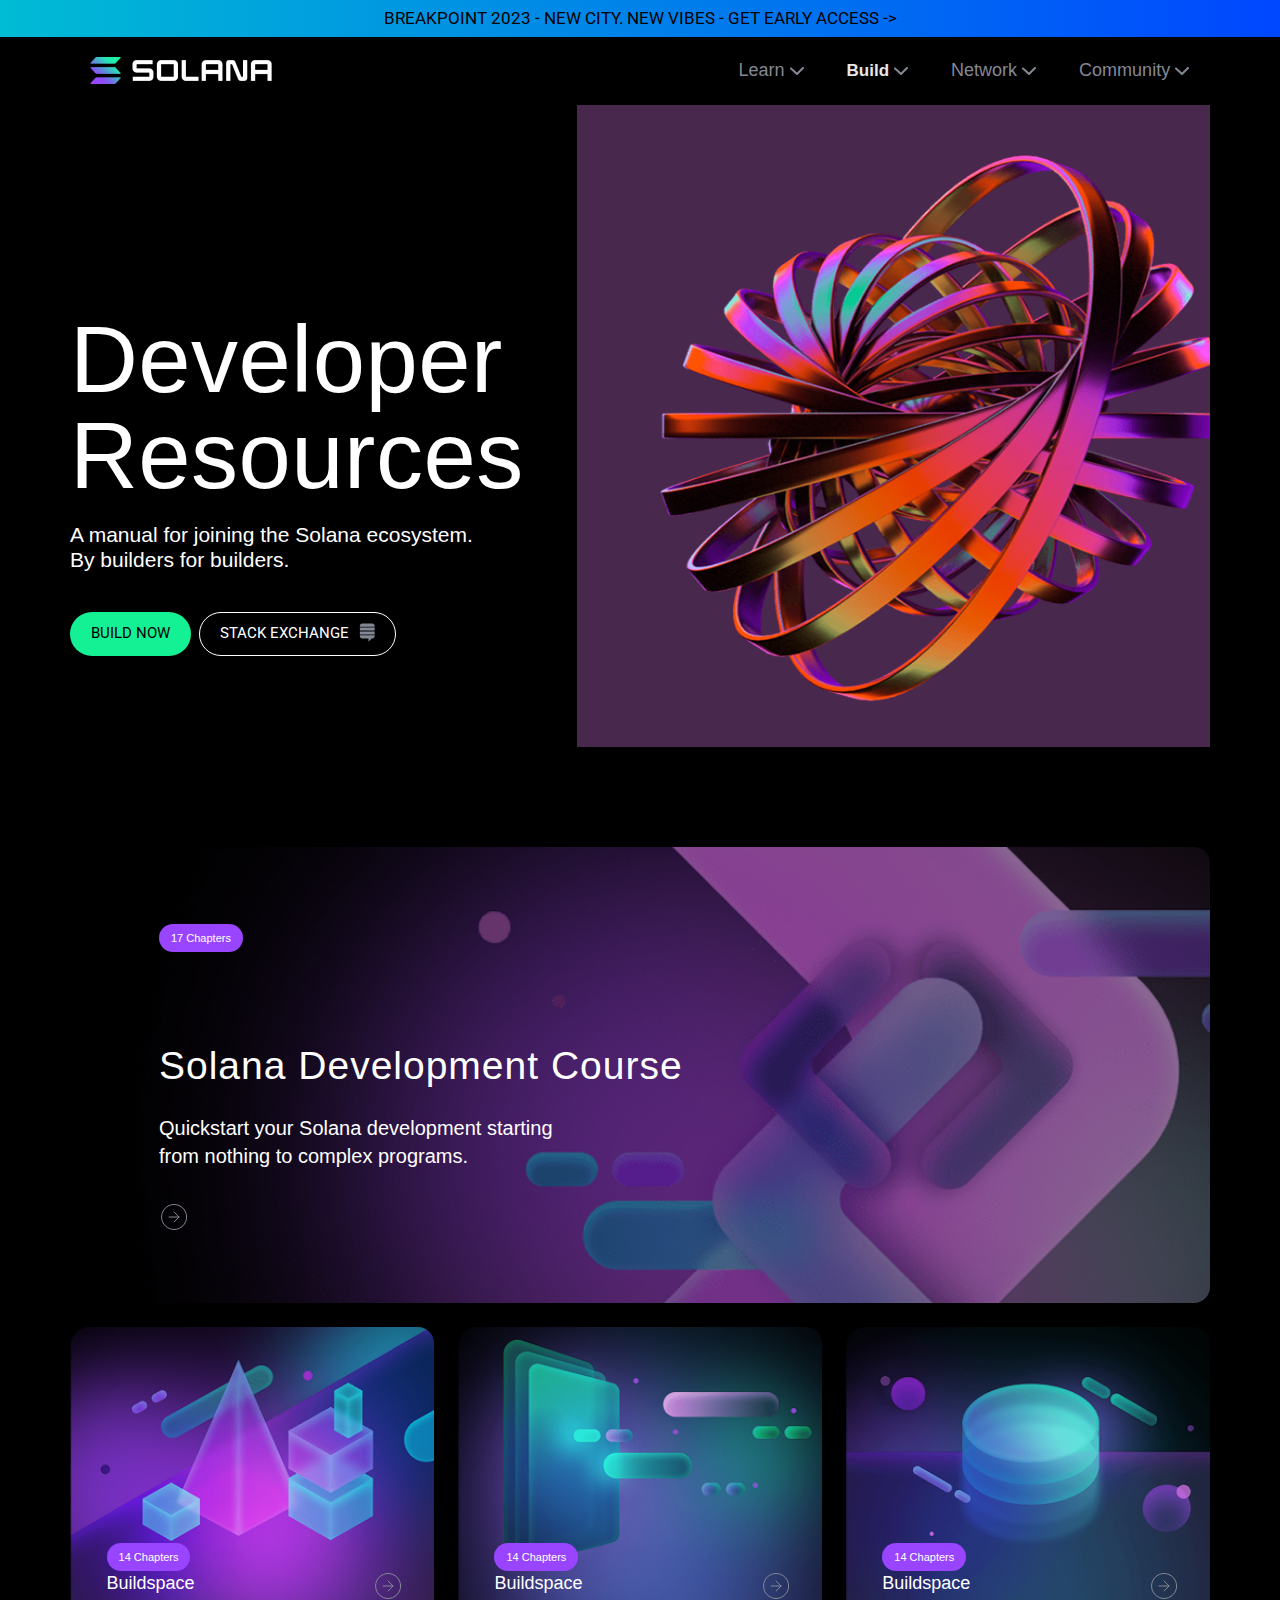
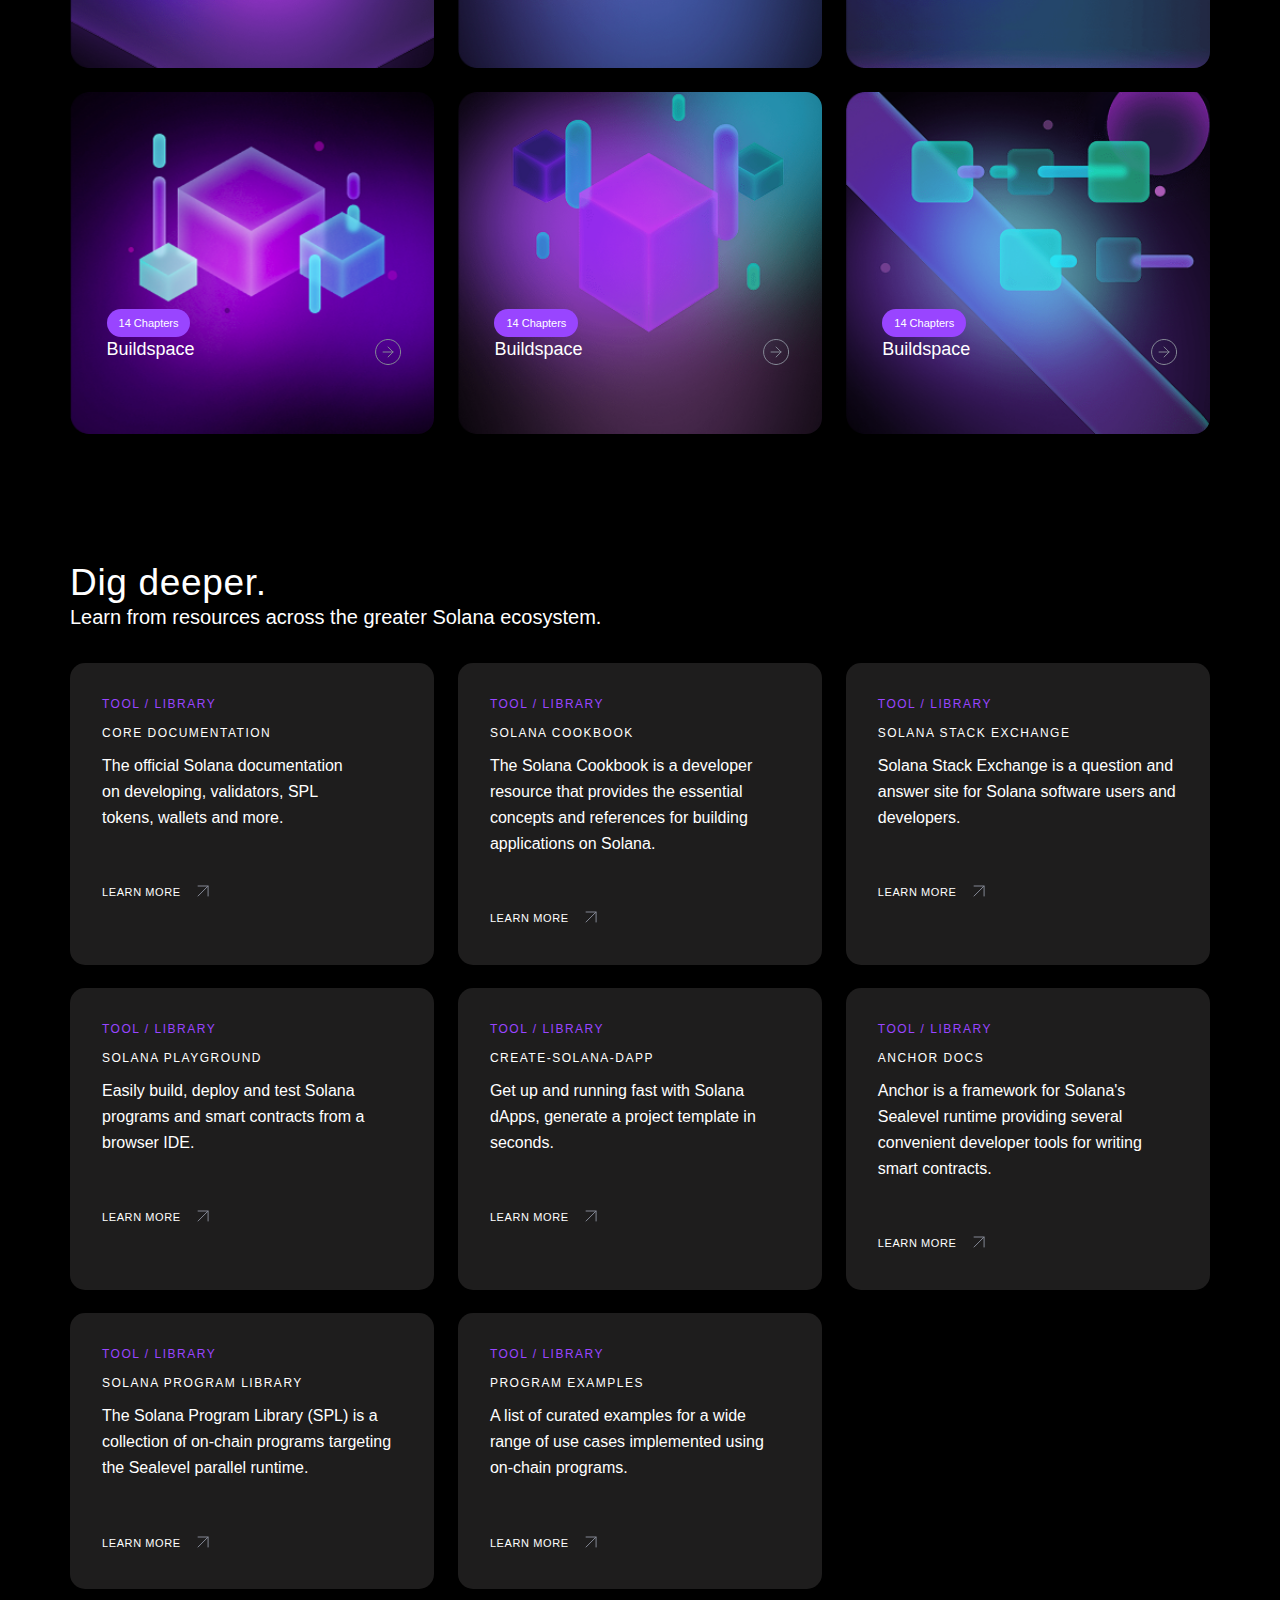
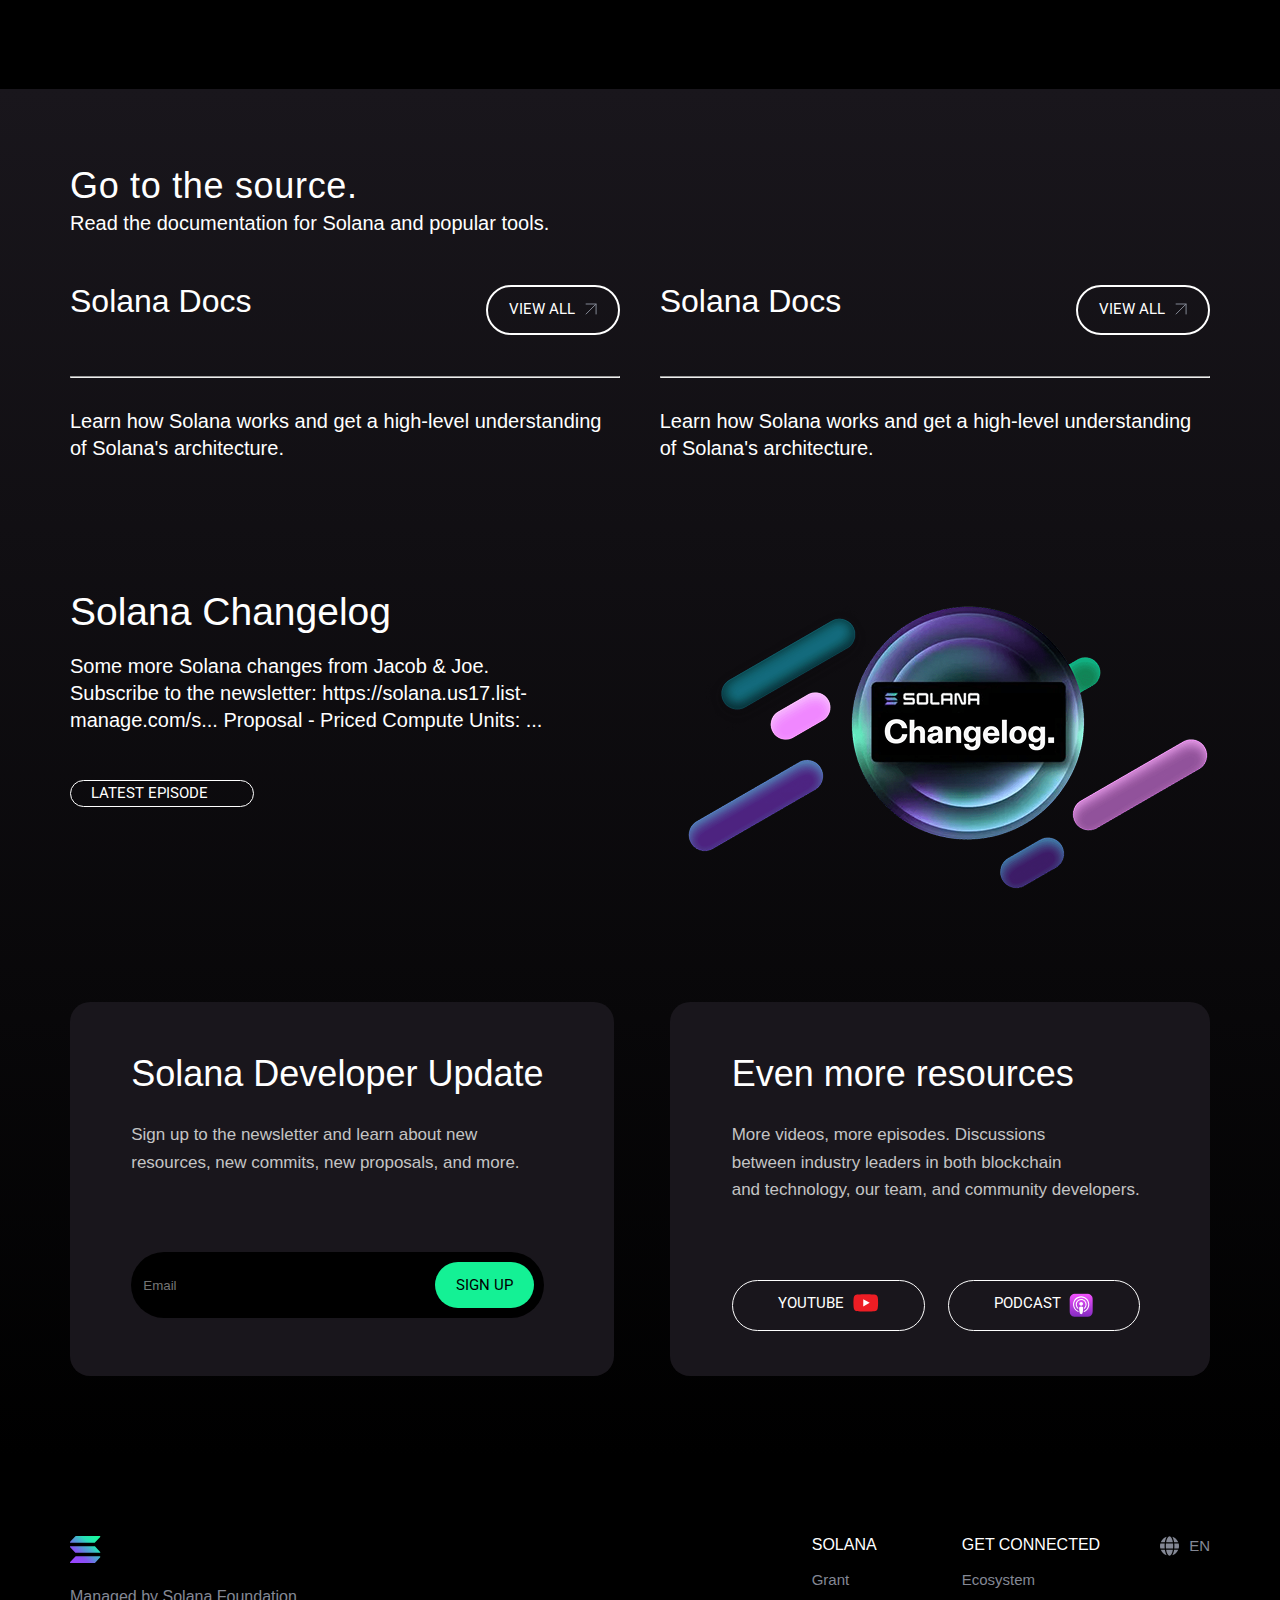
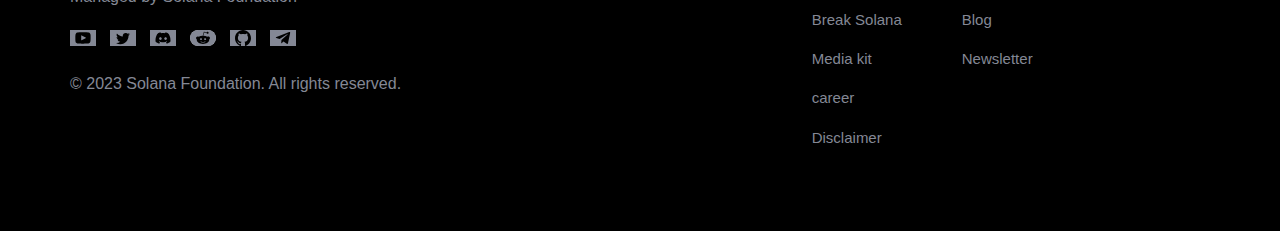
==== solana.html @ 52ff8722 "change of file name" ====
<!DOCTYPE html>
<html lang="en">
<head>
    <meta charset="UTF-8">
    <meta name="viewport" content="width=device-width, initial-scale=1.0">
    <title>Document</title>
   <link rel="preconnect" href="https://fonts.googleapis.com">
<link rel="preconnect" href="https://fonts.gstatic.com" crossorigin>
<link href="https://fonts.googleapis.com/css2?family=Montserrat:ital,wght@0,100..900;1,100..900&family=Roboto:ital,wght@0,100;0,300;0,400;0,500;0,700;0,900;1,100;1,300;1,400;1,500;1,700;1,900&display=swap" rel="stylesheet">
   <link rel="stylesheet" href="styles.css" />
    <link rel="stylesheet" href="solanacss.css" />
</head>
<body>
    <header>
        <div class="header-intro">
            <span>Breakpoint 2023 - New City. New Vibes - Get Early Access -></span>
        </div>
        <nav>
            <div class="nav-container">
        <div class="logo">
            <img src="./assest/logo.png" alt="Logo">
        </div>
        <div class="mobile-hambuger-logo">
           <svg xmlns="http://www.w3.org/2000/svg" x="0px" y="0px" width="50" height="50" viewBox="0 0 64 64">
<linearGradient id="BTq72ScaTZ1UBmT8omo2pa_44024_gr1" x1="32" x2="32" y1="5.333" y2="59.867" gradientUnits="userSpaceOnUse" spreadMethod="reflect"><stop offset="0" stop-color="#1a6dff"></stop><stop offset="1" stop-color="#c822ff"></stop></linearGradient><path fill="url(#BTq72ScaTZ1UBmT8omo2pa_44024_gr1)" d="M32,58C17.663,58,6,46.337,6,32S17.663,6,32,6s26,11.663,26,26S46.337,58,32,58z M32,8 C18.767,8,8,18.767,8,32s10.767,24,24,24s24-10.767,24-24S45.233,8,32,8z"></path><linearGradient id="BTq72ScaTZ1UBmT8omo2pb_44024_gr2" x1="32" x2="32" y1="5.333" y2="59.867" gradientUnits="userSpaceOnUse" spreadMethod="reflect"><stop offset="0" stop-color="#1a6dff"></stop><stop offset="1" stop-color="#c822ff"></stop></linearGradient><path fill="url(#BTq72ScaTZ1UBmT8omo2pb_44024_gr2)" d="M32,52c-11.028,0-20-8.972-20-20s8.972-20,20-20s20,8.972,20,20S43.028,52,32,52z M32,14 c-9.925,0-18,8.075-18,18s8.075,18,18,18s18-8.075,18-18S41.925,14,32,14z"></path><linearGradient id="BTq72ScaTZ1UBmT8omo2pc_44024_gr3" x1="32" x2="32" y1="21.5" y2="26.336" gradientUnits="userSpaceOnUse" spreadMethod="reflect"><stop offset="0" stop-color="#6dc7ff"></stop><stop offset="1" stop-color="#e6abff"></stop></linearGradient><path fill="url(#BTq72ScaTZ1UBmT8omo2pc_44024_gr3)" d="M42,25c0,0.552-0.448,1-1,1H23c-0.552,0-1-0.448-1-1v-2c0-0.552,0.448-1,1-1h18 c0.552,0,1,0.448,1,1V25z"></path><linearGradient id="BTq72ScaTZ1UBmT8omo2pd_44024_gr4" x1="32" x2="32" y1="29.333" y2="34.5" gradientUnits="userSpaceOnUse" spreadMethod="reflect"><stop offset="0" stop-color="#6dc7ff"></stop><stop offset="1" stop-color="#e6abff"></stop></linearGradient><path fill="url(#BTq72ScaTZ1UBmT8omo2pd_44024_gr4)" d="M42,33c0,0.552-0.448,1-1,1H23c-0.552,0-1-0.448-1-1v-2c0-0.552,0.448-1,1-1h18 c0.552,0,1,0.448,1,1V33z"></path><linearGradient id="BTq72ScaTZ1UBmT8omo2pe_44024_gr5" x1="32" x2="32" y1="37" y2="41.337" gradientUnits="userSpaceOnUse" spreadMethod="reflect"><stop offset="0" stop-color="#6dc7ff"></stop><stop offset="1" stop-color="#e6abff"></stop></linearGradient><path fill="url(#BTq72ScaTZ1UBmT8omo2pe_44024_gr5)" d="M42,41c0,0.552-0.448,1-1,1H23c-0.552,0-1-0.448-1-1v-2c0-0.552,0.448-1,1-1h18 c0.552,0,1,0.448,1,1V41z"></path>
</svg>

        </div>
            <ul>
                <li><a href="/index.html">Learn</a>
                    <svg width="15" height="9" viewBox="0 0 15 9" fill="none" xmlns="http://www.w3.org/2000/svg">
<path fill-rule="evenodd" clip-rule="evenodd" d="M12.2931 1.293C12.3853 1.19749 12.4957 1.12131 12.6177 1.0689C12.7397 1.01649 12.8709 0.988903 13.0037 0.98775C13.1365 0.986596 13.2681 1.0119 13.391 1.06218C13.5139 1.11246 13.6256 1.18671 13.7195 1.28061C13.8134 1.3745 13.8876 1.48615 13.9379 1.60905C13.9882 1.73194 14.0135 1.86362 14.0123 1.9964C14.0112 2.12918 13.9836 2.2604 13.9312 2.3824C13.8788 2.50441 13.8026 2.61475 13.7071 2.707L7.70707 8.707C7.52484 8.88926 7.27927 8.99412 7.0216 8.99971C6.76392 9.0053 6.51404 8.91119 6.32407 8.737L0.324072 3.237C0.128608 3.05771 0.0123704 2.80812 0.000930667 2.54313C-0.00473371 2.41192 0.0155007 2.28088 0.060479 2.1575C0.105457 2.03411 0.174299 1.92078 0.263072 1.824C0.351846 1.72722 0.458813 1.64886 0.577867 1.59342C0.696921 1.53798 0.825729 1.50652 0.956939 1.50086C1.22193 1.48942 1.48061 1.58371 1.67607 1.763L6.97007 6.616L12.2931 1.293Z" fill="#848895"/>
</svg>

                </li>
                <li class="current"><a href="#" target="_blank">Build</a>
                <svg width="15" height="9" viewBox="0 0 15 9" fill="none" xmlns="http://www.w3.org/2000/svg">
<path fill-rule="evenodd" clip-rule="evenodd" d="M12.2931 1.293C12.3853 1.19749 12.4957 1.12131 12.6177 1.0689C12.7397 1.01649 12.8709 0.988903 13.0037 0.98775C13.1365 0.986596 13.2681 1.0119 13.391 1.06218C13.5139 1.11246 13.6256 1.18671 13.7195 1.28061C13.8134 1.3745 13.8876 1.48615 13.9379 1.60905C13.9882 1.73194 14.0135 1.86362 14.0123 1.9964C14.0112 2.12918 13.9836 2.2604 13.9312 2.3824C13.8788 2.50441 13.8026 2.61475 13.7071 2.707L7.70707 8.707C7.52484 8.88926 7.27927 8.99412 7.0216 8.99971C6.76392 9.0053 6.51404 8.91119 6.32407 8.737L0.324072 3.237C0.128608 3.05771 0.0123704 2.80812 0.000930667 2.54313C-0.00473371 2.41192 0.0155007 2.28088 0.060479 2.1575C0.105457 2.03411 0.174299 1.92078 0.263072 1.824C0.351846 1.72722 0.458813 1.64886 0.577867 1.59342C0.696921 1.53798 0.825729 1.50652 0.956939 1.50086C1.22193 1.48942 1.48061 1.58371 1.67607 1.763L6.97007 6.616L12.2931 1.293Z" fill="#848895"/>
</svg>
</li>
                <li><a href="#">Network</a>
                    <svg width="15" height="9" viewBox="0 0 15 9" fill="none" xmlns="http://www.w3.org/2000/svg">
<path fill-rule="evenodd" clip-rule="evenodd" d="M12.2931 1.293C12.3853 1.19749 12.4957 1.12131 12.6177 1.0689C12.7397 1.01649 12.8709 0.988903 13.0037 0.98775C13.1365 0.986596 13.2681 1.0119 13.391 1.06218C13.5139 1.11246 13.6256 1.18671 13.7195 1.28061C13.8134 1.3745 13.8876 1.48615 13.9379 1.60905C13.9882 1.73194 14.0135 1.86362 14.0123 1.9964C14.0112 2.12918 13.9836 2.2604 13.9312 2.3824C13.8788 2.50441 13.8026 2.61475 13.7071 2.707L7.70707 8.707C7.52484 8.88926 7.27927 8.99412 7.0216 8.99971C6.76392 9.0053 6.51404 8.91119 6.32407 8.737L0.324072 3.237C0.128608 3.05771 0.0123704 2.80812 0.000930667 2.54313C-0.00473371 2.41192 0.0155007 2.28088 0.060479 2.1575C0.105457 2.03411 0.174299 1.92078 0.263072 1.824C0.351846 1.72722 0.458813 1.64886 0.577867 1.59342C0.696921 1.53798 0.825729 1.50652 0.956939 1.50086C1.22193 1.48942 1.48061 1.58371 1.67607 1.763L6.97007 6.616L12.2931 1.293Z" fill="#848895"/>
</svg>

                </li>
                <li><a href="#">Community</a>
                <svg width="15" height="9" viewBox="0 0 15 9" fill="none" xmlns="http://www.w3.org/2000/svg">
<path fill-rule="evenodd" clip-rule="evenodd" d="M12.2931 1.293C12.3853 1.19749 12.4957 1.12131 12.6177 1.0689C12.7397 1.01649 12.8709 0.988903 13.0037 0.98775C13.1365 0.986596 13.2681 1.0119 13.391 1.06218C13.5139 1.11246 13.6256 1.18671 13.7195 1.28061C13.8134 1.3745 13.8876 1.48615 13.9379 1.60905C13.9882 1.73194 14.0135 1.86362 14.0123 1.9964C14.0112 2.12918 13.9836 2.2604 13.9312 2.3824C13.8788 2.50441 13.8026 2.61475 13.7071 2.707L7.70707 8.707C7.52484 8.88926 7.27927 8.99412 7.0216 8.99971C6.76392 9.0053 6.51404 8.91119 6.32407 8.737L0.324072 3.237C0.128608 3.05771 0.0123704 2.80812 0.000930667 2.54313C-0.00473371 2.41192 0.0155007 2.28088 0.060479 2.1575C0.105457 2.03411 0.174299 1.92078 0.263072 1.824C0.351846 1.72722 0.458813 1.64886 0.577867 1.59342C0.696921 1.53798 0.825729 1.50652 0.956939 1.50086C1.22193 1.48942 1.48061 1.58371 1.67607 1.763L6.97007 6.616L12.2931 1.293Z" fill="#848895"/>
</svg>

                </li>
            </ul>
        
        </div></nav>
        <section class="header-section">
            <div class="header-text-container">
                <h1>Developer Resources</h1>
                <p>A manual for joining the Solana ecosystem.<br> By builders for builders.</p>
                <div class="btn-container">
                    
                    <button class="build-btn">build now</button>
                <button class="stack-btn">
                    <span>stack exchange</span>
                    <svg width="16" height="19" viewBox="0 0 16 19" fill="none" xmlns="http://www.w3.org/2000/svg">
<path d="M0.882751 12.3188H15.622V13.1045C15.622 14.4509 14.5756 15.533 13.2899 15.533H12.6113L9.51132 18.7366V15.533H3.21489C1.92918 15.533 0.882751 14.4509 0.882751 13.1045V12.3188ZM0.882751 11.4759H15.622V8.44018H0.882751V11.4759ZM0.882751 7.56875H15.622V4.53304H0.882751V7.56875ZM13.2863 0.450897H3.21489C1.92918 0.450897 0.882751 1.53304 0.882751 2.86875V3.66518H15.622V2.86875C15.6185 1.53304 14.572 0.450897 13.2863 0.450897Z" fill="#848895"/>
</svg>

                </button>
            </div>
            </div>
            <div class="header-image">
                <img src="/assest/spinal-ring.png" alt=" spinal-image" width="100%" height="100%">
            </div>
        </section>

        </header>
        <section class="image-gallary-container">
            <h1>Get started.</h1>
            <p>Use these Solana Foundation and community courses to begin your journey into Solana development.</p>
            <div class="image-gallery">
               <div class="img1 spaning">
                <button class="btn1">17 Chapters</button>
                <h2 class="img1-header-text">Solana Development Course</h2>
                <p class="img1-text">Quickstart your Solana development starting <br> from nothing to complex programs.</p>
                <svg width="31" height="30" viewBox="0 0 31 30" fill="none" xmlns="http://www.w3.org/2000/svg">
<path d="M15.0798 27.5C21.9834 27.5 27.5798 21.9036 27.5798 15C27.5798 8.09644 21.9834 2.5 15.0798 2.5C8.17627 2.5 2.57983 8.09644 2.57983 15C2.57983 21.9036 8.17627 27.5 15.0798 27.5Z" stroke="#848895" stroke-linecap="round" stroke-linejoin="round"/>
<path d="M15.0798 20L20.0798 15L15.0798 10" stroke="#848895" stroke-linecap="round" stroke-linejoin="round"/>
<path d="M10.0798 15H20.0798" stroke="#848895" stroke-linecap="round" stroke-linejoin="round"/>
</svg>

               </div>
               <div class="square-image img2">
                <button class="btn1">14 Chapters</button>
                <div class="text-svg-content">
<p>Buildspace</p>
             <svg width="31" height="30" viewBox="0 0 31 30" fill="none" xmlns="http://www.w3.org/2000/svg">
<path d="M15.0798 27.5C21.9834 27.5 27.5798 21.9036 27.5798 15C27.5798 8.09644 21.9834 2.5 15.0798 2.5C8.17627 2.5 2.57983 8.09644 2.57983 15C2.57983 21.9036 8.17627 27.5 15.0798 27.5Z" stroke="#848895" stroke-linecap="round" stroke-linejoin="round"/>
<path d="M15.0798 20L20.0798 15L15.0798 10" stroke="#848895" stroke-linecap="round" stroke-linejoin="round"/>
<path d="M10.0798 15H20.0798" stroke="#848895" stroke-linecap="round" stroke-linejoin="round"/>
</svg>   
                </div>

               </div>
               <div class="square-image img3">
                <button class="btn1">14 Chapters</button>
                <div class="text-svg-content">
<p>Buildspace</p>
             <svg width="31" height="30" viewBox="0 0 31 30" fill="none" xmlns="http://www.w3.org/2000/svg">
<path d="M15.0798 27.5C21.9834 27.5 27.5798 21.9036 27.5798 15C27.5798 8.09644 21.9834 2.5 15.0798 2.5C8.17627 2.5 2.57983 8.09644 2.57983 15C2.57983 21.9036 8.17627 27.5 15.0798 27.5Z" stroke="#848895" stroke-linecap="round" stroke-linejoin="round"/>
<path d="M15.0798 20L20.0798 15L15.0798 10" stroke="#848895" stroke-linecap="round" stroke-linejoin="round"/>
<path d="M10.0798 15H20.0798" stroke="#848895" stroke-linecap="round" stroke-linejoin="round"/>
</svg>   
                </div>

               </div>
               <div class="square-image img4">
                <button class="btn1">14 Chapters</button>
                <div class="text-svg-content">
<p>Buildspace</p>
             <svg width="31" height="30" viewBox="0 0 31 30" fill="none" xmlns="http://www.w3.org/2000/svg">
<path d="M15.0798 27.5C21.9834 27.5 27.5798 21.9036 27.5798 15C27.5798 8.09644 21.9834 2.5 15.0798 2.5C8.17627 2.5 2.57983 8.09644 2.57983 15C2.57983 21.9036 8.17627 27.5 15.0798 27.5Z" stroke="#848895" stroke-linecap="round" stroke-linejoin="round"/>
<path d="M15.0798 20L20.0798 15L15.0798 10" stroke="#848895" stroke-linecap="round" stroke-linejoin="round"/>
<path d="M10.0798 15H20.0798" stroke="#848895" stroke-linecap="round" stroke-linejoin="round"/>
</svg>   
                </div>

               </div>
               <div class="square-image img5">
                <button class="btn1">14 Chapters</button>
                <div class="text-svg-content">
<p>Buildspace</p>
             <svg width="31" height="30" viewBox="0 0 31 30" fill="none" xmlns="http://www.w3.org/2000/svg">
<path d="M15.0798 27.5C21.9834 27.5 27.5798 21.9036 27.5798 15C27.5798 8.09644 21.9834 2.5 15.0798 2.5C8.17627 2.5 2.57983 8.09644 2.57983 15C2.57983 21.9036 8.17627 27.5 15.0798 27.5Z" stroke="#848895" stroke-linecap="round" stroke-linejoin="round"/>
<path d="M15.0798 20L20.0798 15L15.0798 10" stroke="#848895" stroke-linecap="round" stroke-linejoin="round"/>
<path d="M10.0798 15H20.0798" stroke="#848895" stroke-linecap="round" stroke-linejoin="round"/>
</svg>   
                </div>

               </div>
               <div class="square-image img6">
                <button class="btn1">14 Chapters</button>
                <div class="text-svg-content">
<p>Buildspace</p>
             <svg width="31" height="30" viewBox="0 0 31 30" fill="none" xmlns="http://www.w3.org/2000/svg">
<path d="M15.0798 27.5C21.9834 27.5 27.5798 21.9036 27.5798 15C27.5798 8.09644 21.9834 2.5 15.0798 2.5C8.17627 2.5 2.57983 8.09644 2.57983 15C2.57983 21.9036 8.17627 27.5 15.0798 27.5Z" stroke="#848895" stroke-linecap="round" stroke-linejoin="round"/>
<path d="M15.0798 20L20.0798 15L15.0798 10" stroke="#848895" stroke-linecap="round" stroke-linejoin="round"/>
<path d="M10.0798 15H20.0798" stroke="#848895" stroke-linecap="round" stroke-linejoin="round"/>
</svg>   
                </div>

               </div>
               <div class="square-image img7">
                <button class="btn1">14 Chapters</button>
                <div class="text-svg-content">
<p>Buildspace</p>
             <svg width="31" height="30" viewBox="0 0 31 30" fill="none" xmlns="http://www.w3.org/2000/svg">
<path d="M15.0798 27.5C21.9834 27.5 27.5798 21.9036 27.5798 15C27.5798 8.09644 21.9834 2.5 15.0798 2.5C8.17627 2.5 2.57983 8.09644 2.57983 15C2.57983 21.9036 8.17627 27.5 15.0798 27.5Z" stroke="#848895" stroke-linecap="round" stroke-linejoin="round"/>
<path d="M15.0798 20L20.0798 15L15.0798 10" stroke="#848895" stroke-linecap="round" stroke-linejoin="round"/>
<path d="M10.0798 15H20.0798" stroke="#848895" stroke-linecap="round" stroke-linejoin="round"/>
</svg>   
                </div>

               </div>
            </div>
        </section>
        <section class="text-gallary-container">
            <h3 class="text-header">Dig deeper.</h3>
            <p>Learn from resources across the greater Solana ecosystem.</p>
            <div class="text-gallery">
               <div class="textcontent text1">
                <h3>tool / library</h3>
                <h3 class="scnd">Core Documentation</h3>
                <p>The official Solana documentation <br> on developing, validators, SPL <br> tokens, wallets and more.</p>
                <div class="learnmore">
                    <span>Learn more</span>
                <svg width="25" height="24" viewBox="0 0 25 24" fill="none" xmlns="http://www.w3.org/2000/svg">
<path d="M7.07971 17L17.0797 7" stroke="#848895" stroke-linecap="round" stroke-linejoin="round"/>
<path d="M7.07971 7H17.0797V17" stroke="#848895" stroke-linecap="round" stroke-linejoin="round"/>
</svg>
                </div>


               </div>
               <div class="textcontent text2">
                <h3>tool / library</h3>
                <h3 class="scnd">Solana Cookbook</h3>
                <p>The Solana Cookbook is a developer resource that provides the essential concepts and references for building applications on Solana.</p>
                <div class="learnmore">
                    <span class="learnmore">Learn more</span>
                <svg width="25" height="24" viewBox="0 0 25 24" fill="none" xmlns="http://www.w3.org/2000/svg">
<path d="M7.07971 17L17.0797 7" stroke="#848895" stroke-linecap="round" stroke-linejoin="round"/>
<path d="M7.07971 7H17.0797V17" stroke="#848895" stroke-linecap="round" stroke-linejoin="round"/>
</svg>
                </div>


               </div>
               <div class="textcontent text3">
                <h3>tool / library</h3>
                <h3 class="scnd">Solana Stack Exchange</h3>
                <p>Solana Stack Exchange is a question and answer site for Solana software users and developers.</p>
                <div class="learnmore">
                    <span class="learnmore">Learn more</span>
                <svg width="25" height="24" viewBox="0 0 25 24" fill="none" xmlns="http://www.w3.org/2000/svg">
<path d="M7.07971 17L17.0797 7" stroke="#848895" stroke-linecap="round" stroke-linejoin="round"/>
<path d="M7.07971 7H17.0797V17" stroke="#848895" stroke-linecap="round" stroke-linejoin="round"/>
</svg>
                </div>


               </div>
               <div class="textcontent text4">
                <h3>tool / library</h3>
                <h3 class="scnd">Solana Playground</h3>
                <p>Easily build, deploy and test Solana programs and smart contracts from a browser IDE.</p>
                <div class="learnmore">
                    <span class="learnmore">Learn more</span>
                <svg width="25" height="24" viewBox="0 0 25 24" fill="none" xmlns="http://www.w3.org/2000/svg">
<path d="M7.07971 17L17.0797 7" stroke="#848895" stroke-linecap="round" stroke-linejoin="round"/>
<path d="M7.07971 7H17.0797V17" stroke="#848895" stroke-linecap="round" stroke-linejoin="round"/>
</svg>
                </div>


               </div>
               <div class="textcontent text5">
                <h3>tool / library</h3>
                <h3 class="scnd">create-solana-dapp</h3>
                <p>Get up and running fast with Solana dApps, generate a project template in seconds.</p>
                <div class="learnmore">
                    <span class="learnmore">Learn more</span>
                <svg width="25" height="24" viewBox="0 0 25 24" fill="none" xmlns="http://www.w3.org/2000/svg">
<path d="M7.07971 17L17.0797 7" stroke="#848895" stroke-linecap="round" stroke-linejoin="round"/>
<path d="M7.07971 7H17.0797V17" stroke="#848895" stroke-linecap="round" stroke-linejoin="round"/>
</svg>
                </div>


               </div>
               <div class="textcontent text6">
                <h3>tool / library</h3>
                <h3 class="scnd">Anchor Docs</h3>
                <p>Anchor is a framework for Solana's Sealevel runtime providing several convenient developer tools for writing smart contracts.</p>
                <div class="learnmore">
                    <span class="learnmore">Learn more</span>
                <svg width="25" height="24" viewBox="0 0 25 24" fill="none" xmlns="http://www.w3.org/2000/svg">
<path d="M7.07971 17L17.0797 7" stroke="#848895" stroke-linecap="round" stroke-linejoin="round"/>
<path d="M7.07971 7H17.0797V17" stroke="#848895" stroke-linecap="round" stroke-linejoin="round"/>
</svg>
                </div>


               </div>
               <div class="textcontent text7">
                <h3>tool / library</h3>
                <h3 class="scnd">Solana Program Library</h3>
                <p>The Solana Program Library (SPL) is a collection of on-chain programs targeting the Sealevel parallel runtime.</p>
                <div class="learnmore">
                    <span class="learnmore">Learn more</span>
                <svg width="25" height="24" viewBox="0 0 25 24" fill="none" xmlns="http://www.w3.org/2000/svg">
<path d="M7.07971 17L17.0797 7" stroke="#848895" stroke-linecap="round" stroke-linejoin="round"/>
<path d="M7.07971 7H17.0797V17" stroke="#848895" stroke-linecap="round" stroke-linejoin="round"/>
</svg>
                </div>


               </div>
               <div class="textcontent text8">
                <h3>tool / library</h3>
                <h3 class="scnd">Program Examples</h3>
                <p>A list of curated examples for a wide range of use cases implemented using on-chain programs.</p>
                <div class="learnmore">
                    <span class="learnmore">Learn more</span>
                <svg width="25" height="24" viewBox="0 0 25 24" fill="none" xmlns="http://www.w3.org/2000/svg">
<path d="M7.07971 17L17.0797 7" stroke="#848895" stroke-linecap="round" stroke-linejoin="round"/>
<path d="M7.07971 7H17.0797V17" stroke="#848895" stroke-linecap="round" stroke-linejoin="round"/>
</svg>
                </div>


               </div>
            </div>
        </section>
        <section class="documentation-container">
            <div class="documentation-content">
            <h4 class="doc-head-text">Go to the source.</h4>
            <p class="documentation-content-p">Read the documentation for Solana and popular tools.</p>
            <div class="doc-contents">
                <div class="doc1">
                    <div class="doc-btn">
                   <h4 class="small-head-text"> Solana Docs</h4>
                   <button class="viewall-btn">
                    <span>view all</span>
                    <svg width="12" height="12" viewBox="0 0 12 12" fill="none" xmlns="http://www.w3.org/2000/svg">
<path d="M1.07971 11L11.0797 1" stroke="#848895" stroke-linecap="round" stroke-linejoin="round"/>
<path d="M1.07971 1H11.0797V11" stroke="#848895" stroke-linecap="round" stroke-linejoin="round"/>
</svg>

                   </button>
                   </div>
                   <hr>
                   <p class="doc-text">Learn how Solana works and get a high-level understanding of Solana's architecture.</p>
                       
                </div>
            <div class="doc1">
                    <div class="doc-btn">
                   <h4 class="small-head-text"> Solana Docs</h4>
                   <button class="viewall-btn">
                    <span>view all</span>
                    <svg width="12" height="12" viewBox="0 0 12 12" fill="none" xmlns="http://www.w3.org/2000/svg">
<path d="M1.07971 11L11.0797 1" stroke="#848895" stroke-linecap="round" stroke-linejoin="round"/>
<path d="M1.07971 1H11.0797V11" stroke="#848895" stroke-linecap="round" stroke-linejoin="round"/>
</svg>

                   </button>
                   </div>
                   <hr>
                   <p class="doc-text">Learn how Solana works and get a high-level understanding of Solana's architecture.</p>
                       
                </div>
            </div>
            </div>
            <div class="solana-changelog">
                <div class="solana-changelog-text-content">
                    <h4 class="solana-changelog-header-text">
                        Solana Changelog
                    </h4>
                    <p class="solana-changelog-text">Some more Solana changes from Jacob & Joe. <br> Subscribe to the newsletter: https://solana.us17.list-<br>manage.com/s... Proposal - Priced Compute Units: ...</p>
                    <button class="solana-changelog-btn">Latest episode</button>
                </div>
                <div>
                    <img src="/assest/changelog-img.png" alt="changelog-image">
                </div>

            </div>
            <div class="contact-content">
                <div class="contact-card">
                    <h5 class="contact-card-header-text">Solana Developer Update</h5>
                    <p class="contact-card-text">Sign up to the newsletter and learn about new <br> resources, new commits, new proposals, and more.</p>
                    <div class="signup-btn">
                        <input type="text" placeholder="Email" >
                        <button class="signup-text">SIGN UP</button>
                    </div>
                </div>
                <div class="contact-card">
                    <h5 class="contact-card-header-text">Even more resources</h5>
                    <p class="contact-card-text">More videos, more episodes. Discussions <br> between industry leaders in both blockchain <br> and technology, our team, and community developers.</p>
                    <div class="social-btns">
                        <button class="social-btn"> 
                            <span class="social-text">YOUTUBE</span>
                            <svg width="27" height="20" viewBox="0 0 27 20" fill="none" xmlns="http://www.w3.org/2000/svg">
<g clip-path="url(#clip0_2_851)">
<path d="M25.6175 3.8497C25.3335 2.78369 24.4966 1.94426 23.4338 1.65936C21.5077 1.1416 13.7837 1.1416 13.7837 1.1416C13.7837 1.1416 6.05979 1.1416 4.13355 1.65936C3.07085 1.94426 2.23385 2.78369 1.94982 3.8497C1.43369 5.78175 1.43369 9.81283 1.43369 9.81283C1.43369 9.81283 1.43369 13.844 1.94982 15.7762C2.23385 16.8421 3.07085 17.6815 4.13355 17.9665C6.05979 18.4841 13.7837 18.4841 13.7837 18.4841C13.7837 18.4841 21.5077 18.4841 23.4338 17.9665C24.4966 17.6815 25.3335 16.8421 25.6175 15.7762C26.1337 13.844 26.1337 9.81283 26.1337 9.81283C26.1337 9.81283 26.1337 5.78175 25.6175 3.8497Z" fill="#ED1D24"/>
<path d="M11.257 13.4728L17.7127 9.81297L11.257 6.15283V13.4728Z" fill="white"/>
</g>
<defs>
<clipPath id="clip0_2_851">
<rect width="26" height="19" fill="white" transform="translate(0.783691 0.3125)"/>
</clipPath>
</defs>
</svg>

                        </button>
                        <button class="social-btn"> 
                            <span class="social-text">PODCAST</span>
                            <svg width="25" height="25" viewBox="0 0 25 25" fill="none" xmlns="http://www.w3.org/2000/svg">
<g clip-path="url(#clip0_2_857)">
<path fill-rule="evenodd" clip-rule="evenodd" d="M23.2238 20.7622C22.9999 21.3311 22.4831 22.132 21.7502 22.6963C21.3271 23.0222 20.8219 23.3338 20.1281 23.5393C19.3884 23.7585 18.4774 23.8326 17.3434 23.8326H6.97552C5.84169 23.8326 4.93065 23.7585 4.19091 23.5393C3.49704 23.3338 2.99198 23.0222 2.56878 22.6963C1.836 22.132 1.31913 21.3312 1.09516 20.7622C0.64412 19.616 0.639542 18.3155 0.639542 17.4965V7.12846C0.639542 6.30951 0.64412 5.00895 1.09525 3.86277C1.31921 3.29389 1.836 2.4929 2.56886 1.92869C2.99198 1.60281 3.49714 1.29132 4.19091 1.08576C4.93065 0.866555 5.84169 0.79248 6.97552 0.79248H17.3435C18.4774 0.79248 19.3884 0.866555 20.1282 1.08576C20.822 1.29132 21.3271 1.6029 21.7503 1.92869C22.4831 2.49299 23 3.29389 23.2239 3.86277C23.6749 5.00895 23.6795 6.30951 23.6795 7.12846V17.4964C23.6795 18.3155 23.6749 19.616 23.2238 20.7622Z" fill="url(#paint0_linear_2_857)"/>
<path d="M13.8296 14.0357C13.4841 13.671 12.8768 13.4371 12.1598 13.4371C11.4429 13.4371 10.8356 13.671 10.49 14.0357C10.3095 14.226 10.2141 14.4211 10.184 14.6991C10.126 15.2375 10.1586 15.7009 10.2217 16.442C10.2818 17.1482 10.3958 18.0898 10.5447 19.0488C10.6507 19.7314 10.7367 20.0997 10.8152 20.3636C10.9423 20.7911 11.4172 21.1649 12.1598 21.1649C12.9025 21.1649 13.3774 20.791 13.5045 20.3636C13.5829 20.0998 13.669 19.7315 13.7749 19.0488C13.9239 18.0898 14.0379 17.1483 14.098 16.442C14.1609 15.7009 14.1937 15.2374 14.1355 14.6991C14.1056 14.4211 14.0101 14.2261 13.8296 14.0357ZM10.2761 10.7876C10.2761 11.8291 11.1203 12.6732 12.1617 12.6732C13.2031 12.6732 14.0473 11.8291 14.0473 10.7876C14.0473 9.74629 13.2031 8.90199 12.1617 8.90199C11.1203 8.90199 10.2761 9.74629 10.2761 10.7876ZM12.1383 3.34622C7.72827 3.35876 4.11483 6.9364 4.06017 11.346C4.01594 14.9182 6.29614 17.9739 9.48025 19.0938C9.55761 19.1211 9.63608 19.057 9.62381 18.9758C9.58215 18.6986 9.54278 18.4198 9.50652 18.1457C9.4937 18.0489 9.43199 17.9653 9.34244 17.9263C6.82583 16.8268 5.06837 14.3027 5.09657 11.3791C5.13357 7.5421 8.26658 4.41412 12.1036 4.38308C16.0259 4.3514 19.2271 7.53303 19.2271 11.4483C19.2271 14.3427 17.4774 16.8357 14.9802 17.9265C14.8908 17.9655 14.8295 18.0493 14.8167 18.146C14.7805 18.42 14.7412 18.6986 14.6995 18.9757C14.6873 19.0568 14.7657 19.121 14.843 19.0937C17.9967 17.9844 20.2637 14.9764 20.2637 11.4483C20.2639 6.97303 16.6165 3.33358 12.1383 3.34622ZM11.992 7.0634C14.4919 6.96653 16.5565 8.97222 16.5565 11.451C16.5565 12.7116 16.0224 13.8498 15.1687 14.6513C15.0964 14.7193 15.0574 14.8158 15.0631 14.9148C15.08 15.2165 15.0738 15.5094 15.0537 15.8403C15.0484 15.9284 15.1473 15.9848 15.2201 15.9349C16.6518 14.9567 17.5932 13.3118 17.5932 11.4509C17.5932 8.38686 15.0411 5.9076 11.9509 6.02737C9.07911 6.13861 6.77501 8.50644 6.73829 11.3801C6.71412 13.2703 7.66144 14.9446 9.11134 15.9352C9.18412 15.985 9.28274 15.9284 9.27743 15.8405C9.25729 15.5094 9.25115 15.2164 9.2681 14.9148C9.27359 14.8159 9.23476 14.7195 9.16243 14.6515C8.28214 13.8251 7.74155 12.6406 7.77598 11.3332C7.83659 9.0321 9.69175 7.1525 11.992 7.0634Z" fill="white"/>
</g>
<defs>
<linearGradient id="paint0_linear_2_857" x1="12.1595" y1="0.792481" x2="12.1595" y2="23.8325" gradientUnits="userSpaceOnUse">
<stop stop-color="#F452FF"/>
<stop offset="1" stop-color="#832BC1"/>
</linearGradient>
<clipPath id="clip0_2_857">
<rect width="24" height="24" fill="white" transform="translate(0.159546 0.3125)"/>
</clipPath>
</defs>
</svg>


                        </button>
                    </div>
                </div>
            </div>
        </section>
        <footer>
            <div class="footer-right-content">
                <svg width="31" height="27" viewBox="0 0 31 27" fill="none" xmlns="http://www.w3.org/2000/svg">
<g clip-path="url(#clip0_1_370)">
<path d="M30.1791 21.2998L25.1711 26.6318C25.0631 26.7488 24.932 26.842 24.7859 26.9053C24.6399 26.9687 24.4822 27.0009 24.3231 26.9998H0.583068C0.46991 26.9992 0.359309 26.9661 0.264451 26.9044C0.169594 26.8427 0.0944808 26.755 0.0480677 26.6518C0.00252432 26.5488 -0.0113983 26.4347 0.0080677 26.3238C0.0279515 26.2124 0.0793066 26.109 0.156068 26.0258L5.15807 20.6938C5.26592 20.5767 5.39709 20.4834 5.54313 20.4201C5.68918 20.3567 5.84687 20.3246 6.00607 20.3258H29.7461C29.8598 20.3227 29.972 20.3535 30.0682 20.4143C30.1645 20.4751 30.2405 20.5631 30.2865 20.6672C30.3326 20.7712 30.3467 20.8867 30.3271 20.9988C30.3074 21.1109 30.2548 21.2146 30.1761 21.2968L30.1791 21.2998ZM25.1701 10.5598C25.0603 10.4451 24.9288 10.3534 24.7832 10.2902C24.6376 10.227 24.4808 10.1936 24.3221 10.1918H0.583068C0.4698 10.1925 0.359121 10.2257 0.264252 10.2876C0.169383 10.3495 0.0943336 10.4374 0.0480677 10.5408C0.00258294 10.6438 -0.0113375 10.7579 0.0080677 10.8688C0.0280677 10.9808 0.0790677 11.0818 0.156068 11.1658L5.15807 16.5008C5.26507 16.6158 5.39807 16.7088 5.54207 16.7708C5.68907 16.8348 5.84507 16.8658 6.00607 16.8688H29.7461C29.8587 16.8691 29.9688 16.8362 30.0629 16.7743C30.157 16.7125 30.2307 16.6243 30.2751 16.5208C30.3207 16.4179 30.3348 16.3038 30.3156 16.1929C30.2963 16.082 30.2447 15.9793 30.1671 15.8978L25.1671 10.5628L25.1701 10.5598ZM0.582068 6.72979H24.3221C24.4816 6.72895 24.6393 6.69631 24.7861 6.63379C24.9331 6.56979 25.0631 6.47979 25.1701 6.36179L30.1801 1.02979C30.2379 0.968025 30.2815 0.894341 30.3077 0.813923C30.334 0.733506 30.3423 0.648308 30.3321 0.564326C30.3219 0.480344 30.2934 0.399617 30.2487 0.327825C30.2039 0.256034 30.144 0.194922 30.0731 0.148791C29.9768 0.0871422 29.8643 0.0557901 29.7501 0.0587907H6.00607C5.84807 0.0587907 5.68907 0.0927907 5.54207 0.153791C5.39625 0.216693 5.26538 0.30973 5.15807 0.426791L0.156068 5.75879C0.0795477 5.84136 0.0286173 5.94435 0.00944827 6.05529C-0.00972079 6.16622 0.00369421 6.28033 0.0480677 6.38379C0.0944101 6.48684 0.169368 6.57442 0.264031 6.63611C0.358694 6.6978 0.46908 6.73101 0.582068 6.73179V6.72979Z" fill="url(#paint0_linear_1_370)"/>
</g>
<defs>
<linearGradient id="paint0_linear_1_370" x1="2.56107" y1="27.6418" x2="27.2581" y2="-0.397209" gradientUnits="userSpaceOnUse">
<stop offset="0.08" stop-color="#9945FF"/>
<stop offset="0.3" stop-color="#8752F3"/>
<stop offset="0.5" stop-color="#5497D5"/>
<stop offset="0.6" stop-color="#43B4CA"/>
<stop offset="0.72" stop-color="#28E0B9"/>
<stop offset="0.97" stop-color="#19FB9B"/>
</linearGradient>
<clipPath id="clip0_1_370">
<rect width="31" height="27" fill="white"/>
</clipPath>
</defs>
</svg>

<p class="footer-p">Managed by Solana Foundation</p>
<div>
   <svg width="26" height="16" viewBox="0 0 26 16" fill="none" xmlns="http://www.w3.org/2000/svg">
<rect width="26" height="16" fill="#848895"/>
<path d="M20.5333 4.86683C20.5333 4.7335 20.3333 3.66683 19.8666 3.20016C19.2666 2.5335 18.5999 2.46683 18.2666 2.46683H18.1999C16.1333 2.3335 13.0666 2.3335 12.9999 2.3335C12.9999 2.3335 9.86659 2.3335 7.79992 2.46683H7.73325C7.39992 2.46683 6.73325 2.5335 6.13325 3.20016C5.66659 3.7335 5.46659 4.80016 5.46659 4.9335C5.46659 5.00016 5.33325 6.20016 5.33325 7.46683V8.60016C5.33325 9.86683 5.46659 11.0668 5.46659 11.1335C5.46659 11.2668 5.66659 12.3335 6.13325 12.8002C6.66659 13.4002 7.33325 13.4668 7.73325 13.5335H7.93325C9.13325 13.6668 12.7999 13.6668 12.9333 13.6668C12.9333 13.6668 16.0666 13.6668 18.1333 13.5335H18.1999C18.5333 13.4668 19.1999 13.4002 19.7999 12.8002C20.2666 12.2668 20.4666 11.2002 20.4666 11.0668C20.4666 11.0002 20.5999 9.80016 20.5999 8.5335V7.40016C20.6666 6.20016 20.5333 4.9335 20.5333 4.86683ZM15.5999 8.1335L11.5999 10.2668C11.5333 10.2668 11.5333 10.3335 11.4666 10.3335C11.3999 10.3335 11.3333 10.3335 11.3333 10.2668C11.2666 10.2002 11.1999 10.1335 11.1999 10.0002V5.66683C11.1999 5.5335 11.2666 5.46683 11.3333 5.40016C11.3999 5.3335 11.5333 5.3335 11.6666 5.40016L15.6666 7.5335C15.7999 7.60016 15.8666 7.66683 15.8666 7.80016C15.8666 7.9335 15.7333 8.06683 15.5999 8.1335Z" fill="black"/>
</svg>

<svg width="26" height="16" viewBox="0 0 26 16" fill="none" xmlns="http://www.w3.org/2000/svg">
<rect width="26" height="16" fill="#848895"/>
<path d="M19.9116 4.25151C19.3912 4.48253 18.8389 4.63389 18.2733 4.70053C18.8692 4.3443 19.3151 3.7833 19.5275 3.12234C18.9677 3.45479 18.3551 3.68902 17.7162 3.81492C17.4494 3.53016 17.1269 3.30326 16.7688 3.1483C16.4107 2.99333 16.0245 2.91361 15.6343 2.91406C14.0592 2.91406 12.7822 4.19112 12.7822 5.76648C12.7822 5.98972 12.8073 6.20731 12.8561 6.41644C10.4854 6.29734 8.38344 5.16196 6.97657 3.43617C6.72282 3.8715 6.58956 4.36654 6.59049 4.87043C6.59049 5.8599 7.09397 6.73309 7.85936 7.24448C7.40639 7.2301 6.96342 7.1077 6.56734 6.88747L6.56706 6.92359C6.56706 8.30535 7.55032 9.45794 8.85532 9.72041C8.43512 9.83416 7.99454 9.85076 7.56697 9.76895C7.93019 10.9021 8.98345 11.727 10.2314 11.7499C9.22113 12.5429 7.97338 12.9731 6.68898 12.971C6.45897 12.971 6.23178 12.9575 6.00854 12.931C7.31271 13.7692 8.83069 14.2141 10.381 14.2125C15.6278 14.2125 18.4966 9.86632 18.4966 6.09696C18.4966 5.97335 18.494 5.85002 18.4887 5.72753C19.0472 5.3243 19.5291 4.82442 19.9116 4.25151Z" fill="black"/>
</svg>
<svg width="26" height="16" viewBox="0 0 26 16" fill="none" xmlns="http://www.w3.org/2000/svg">
<rect width="26" height="16" fill="#848895"/>
<path d="M10.3588 2.4458C9.85049 2.4458 8.31791 3.06753 8.04295 3.19178C7.76799 3.31603 7.4628 3.7039 7.1165 4.34405C6.76974 4.9842 6.49147 5.73254 6.03935 6.83332C5.5877 7.93409 5.48235 10.0563 5.49747 10.704C5.51258 11.3517 5.58676 11.8577 6.25053 12.2408C6.91383 12.6235 7.5006 13.0241 8.11807 13.2651C8.73602 13.506 9.15743 13.6794 9.44373 13.4384C9.73002 13.1975 9.91852 12.7756 9.91852 12.7756C9.91852 12.7756 10.1897 12.3991 9.67758 12.1733C9.16546 11.947 8.9094 11.7887 8.9316 11.5553C8.95428 11.3219 8.9916 11.1939 9.11963 11.2241C9.24766 11.2544 9.54955 11.7963 10.7094 12.0448C11.8692 12.2933 12.9998 12.2559 12.9998 12.2559C12.9998 12.2559 14.1308 12.2937 15.2906 12.0448C16.4504 11.7963 16.7518 11.2544 16.8799 11.2241C17.0079 11.1939 17.0452 11.3219 17.0679 11.5548C17.0906 11.7887 16.8345 11.947 16.3224 12.1733C15.8103 12.3991 16.0815 12.7756 16.0815 12.7756C16.0815 12.7756 16.27 13.197 16.5563 13.4384C16.8421 13.6794 17.264 13.506 17.8814 13.2651C18.4989 13.0241 19.0862 12.624 19.7495 12.2408C20.4132 11.8577 20.4874 11.3517 20.5025 10.704C20.5176 10.0567 20.4123 7.93409 19.9602 6.83332C19.5085 5.73254 19.2298 4.9842 18.883 4.34405C18.5372 3.7039 18.2315 3.31603 17.957 3.19131C17.6821 3.06753 16.149 2.4458 15.6407 2.4458C15.1323 2.4458 14.9821 2.80013 14.9821 2.80013L14.8049 3.19178C14.8049 3.19178 13.6144 2.96548 13.0078 2.96501C12.4012 2.96501 11.195 3.19178 11.195 3.19178L11.0179 2.79966C11.0179 2.79966 10.8676 2.4458 10.3588 2.4458ZM10.4141 7.1456H10.433C11.1743 7.1456 11.7747 7.79425 11.7747 8.59409C11.7747 9.39439 11.1743 10.0426 10.433 10.0426C9.69175 10.0426 9.09129 9.39439 9.09129 8.59409C9.09082 7.80181 9.68042 7.15646 10.4141 7.1456ZM15.567 7.1456H15.5859C16.3196 7.15646 16.9087 7.80228 16.9087 8.59409C16.9087 9.39439 16.3082 10.0426 15.567 10.0426C14.8252 10.0426 14.2253 9.39439 14.2253 8.59409C14.2253 7.79425 14.8252 7.1456 15.567 7.1456Z" fill="black"/>
</svg>
<svg width="26" height="16" viewBox="0 0 26 16" fill="none" xmlns="http://www.w3.org/2000/svg">
<g clip-path="url(#clip0_1_398)">
<rect width="26" height="16" rx="8" fill="white"/>
<rect width="26" height="16" fill="#848895"/>
<path d="M19.9694 8.02704C19.969 7.60133 19.7997 7.19319 19.4986 6.89217C19.1976 6.59115 18.7895 6.42184 18.3638 6.42139C17.9739 6.42093 17.5975 6.5634 17.3056 6.82182C16.2437 6.14231 14.8268 5.71423 13.2641 5.66795L14.2204 2.39741L16.5682 2.83367C16.5682 2.85286 16.5643 2.87092 16.5654 2.89011C16.5794 3.15874 16.6994 3.41085 16.8991 3.59114C17.0987 3.77143 17.3617 3.86517 17.6304 3.8518C17.899 3.83771 18.151 3.71769 18.3312 3.51805C18.5115 3.31841 18.6052 3.05545 18.5918 2.78683C18.5778 2.51819 18.4578 2.26608 18.2581 2.08579C18.0585 1.90551 17.7955 1.81176 17.5268 1.82513C17.3557 1.83424 17.1896 1.88666 17.0443 1.97748C16.8989 2.06829 16.779 2.19453 16.6958 2.34436L16.6949 2.34407L13.8657 1.81836L12.7389 5.66739C11.1722 5.70887 9.75087 6.13469 8.68449 6.81279C8.39385 6.55988 8.02143 6.42084 7.63616 6.42139C7.21048 6.42192 6.80238 6.59125 6.50138 6.89225C6.20037 7.19326 6.03104 7.60135 6.03052 8.02704C6.03052 8.57448 6.31242 9.07959 6.769 9.3742C6.74046 9.53537 6.72583 9.6987 6.72526 9.86238C6.72526 12.1797 9.53472 14.0653 12.9881 14.0653C16.4415 14.0653 19.2504 12.1797 19.2504 9.8621C19.2504 9.70182 19.2357 9.54379 19.2095 9.38802C19.4413 9.24435 19.6326 9.044 19.7655 8.80589C19.8984 8.56777 19.9688 8.29973 19.9694 8.02704ZM10.0116 9.11966C10.0116 8.99009 10.0372 8.8618 10.0868 8.74211C10.1364 8.62241 10.2092 8.51366 10.3008 8.42207C10.3924 8.33047 10.5012 8.25783 10.621 8.20828C10.7407 8.15873 10.869 8.13324 10.9986 8.13328C11.1281 8.13332 11.2564 8.15887 11.3761 8.20849C11.4958 8.25811 11.6046 8.33082 11.6962 8.42247C11.7878 8.51411 11.8604 8.6229 11.9099 8.74263C11.9595 8.86235 11.985 8.99066 11.9849 9.12023C11.9849 9.38191 11.8808 9.63284 11.6958 9.81783C11.5107 10.0028 11.2597 10.1067 10.998 10.1066C10.7363 10.1065 10.4854 10.0025 10.3004 9.81743C10.1154 9.63234 10.0115 9.38135 10.0116 9.11966ZM15.3139 11.7886C15.2846 11.8191 14.5765 12.5395 12.9765 12.5395C11.3681 12.5395 10.7247 11.8092 10.6985 11.7781C10.6578 11.7272 10.6384 11.6624 10.6444 11.5975C10.6504 11.5326 10.6813 11.4725 10.7307 11.4299C10.78 11.3872 10.844 11.3654 10.9091 11.3688C10.9742 11.3723 11.0355 11.4009 11.08 11.4486C11.0946 11.4644 11.6314 12.0352 12.9763 12.0352C14.3449 12.0352 14.9448 11.444 14.951 11.4384C14.9984 11.3951 15.0606 11.3714 15.1248 11.3723C15.189 11.3731 15.2505 11.3984 15.2967 11.443C15.343 11.4876 15.3705 11.5481 15.3737 11.6122C15.3769 11.6764 15.3555 11.7396 15.3139 11.7886ZM15.1178 10.1065C14.9882 10.1065 14.8599 10.0811 14.7402 10.0315C14.6205 9.98201 14.5117 9.90939 14.4201 9.81783C14.3284 9.72626 14.2557 9.61753 14.2061 9.49787C14.1565 9.3782 14.1309 9.24992 14.1308 9.12037C14.1308 8.99082 14.1562 8.86252 14.2058 8.74281C14.2553 8.6231 14.3279 8.51431 14.4195 8.42267C14.5111 8.33102 14.6198 8.25831 14.7394 8.20868C14.8591 8.15905 14.9874 8.13348 15.1169 8.13342C15.3786 8.13331 15.6296 8.23714 15.8146 8.42207C15.9997 8.607 16.1038 8.85788 16.1039 9.11952C16.104 9.38117 16.0002 9.63214 15.8152 9.81723C15.6303 10.0023 15.3794 10.1064 15.1178 10.1065Z" fill="black"/>
</g>
<defs>
<clipPath id="clip0_1_398">
<rect width="26" height="16" rx="8" fill="white"/>
</clipPath>
</defs>
</svg>
<svg width="26" height="16" viewBox="0 0 26 16" fill="none" xmlns="http://www.w3.org/2000/svg">
<rect width="26" height="16" fill="#848895"/>
<g clip-path="url(#clip0_1_385)">
<path fill-rule="evenodd" clip-rule="evenodd" d="M13 0C8.58233 0 5 3.67233 5 8.20233C5 11.8267 7.29233 14.9013 10.471 15.9857C10.871 16.0617 11.0177 15.808 11.0177 15.5913C11.0177 15.3957 11.01 14.7497 11.0067 14.0643C8.781 14.5603 8.31133 13.0963 8.31133 13.0963C7.94733 12.1483 7.423 11.8963 7.423 11.8963C6.69733 11.387 7.478 11.3977 7.478 11.3977C8.28133 11.4553 8.70433 12.2427 8.70433 12.2427C9.41767 13.4967 10.5757 13.1343 11.0323 12.9247C11.104 12.3947 11.3113 12.0327 11.54 11.828C9.76333 11.6203 7.89533 10.917 7.89533 7.774C7.89533 6.87867 8.20767 6.14667 8.71967 5.57233C8.63633 5.36567 8.36267 4.53133 8.797 3.40167C8.797 3.40167 9.469 3.18133 10.9977 4.24233C11.6357 4.06067 12.3203 3.96967 13 3.96633C13.68 3.96967 14.365 4.06067 15.0043 4.24233C16.531 3.18133 17.202 3.40167 17.202 3.40167C17.6373 4.53167 17.3633 5.36567 17.2803 5.57233C17.7937 6.14667 18.1037 6.87867 18.1037 7.774C18.1037 10.9247 16.2323 11.6183 14.4507 11.8213C14.7377 12.076 14.9933 12.575 14.9933 13.3403C14.9933 14.4377 14.9843 15.321 14.9843 15.5913C14.9843 15.8097 15.1283 16.0653 15.5337 15.9847C18.7107 14.899 21 11.8253 21 8.20233C21 3.67233 17.4183 0 13 0Z" fill="black"/>
<path fill-rule="evenodd" clip-rule="evenodd" d="M8.02993 11.7768C8.01227 11.8178 7.94993 11.8298 7.89293 11.8018C7.83493 11.7751 7.80227 11.7195 7.82093 11.6785C7.83827 11.6365 7.90093 11.6251 7.95893 11.6528C8.01693 11.6798 8.04993 11.7361 8.02993 11.7768ZM8.35393 12.1475C8.31593 12.1835 8.24127 12.1668 8.1906 12.1095C8.13827 12.0521 8.1286 11.9758 8.16727 11.9391C8.2066 11.9025 8.27893 11.9198 8.33127 11.9768C8.3836 12.0348 8.39393 12.1108 8.35393 12.1475ZM8.66927 12.6198C8.6206 12.6548 8.54027 12.6221 8.4906 12.5491C8.4416 12.4758 8.4416 12.3885 8.49193 12.3535C8.5416 12.3185 8.62027 12.3501 8.6706 12.4225C8.7196 12.4965 8.7196 12.5841 8.66927 12.6198ZM9.1016 13.0765C9.0576 13.1258 8.96427 13.1125 8.89593 13.0448C8.82593 12.9788 8.8066 12.8848 8.8506 12.8351C8.89493 12.7855 8.98893 12.7995 9.0576 12.8665C9.12727 12.9325 9.14827 13.0271 9.1016 13.0765ZM9.6976 13.3411C9.67827 13.4055 9.58827 13.4345 9.4976 13.4075C9.4076 13.3791 9.34827 13.3041 9.36627 13.2391C9.38527 13.1745 9.4756 13.1438 9.56693 13.1731C9.65693 13.2011 9.7166 13.2758 9.6976 13.3411ZM10.3526 13.3905C10.3546 13.4581 10.2779 13.5138 10.1826 13.5151C10.0869 13.5175 10.0096 13.4628 10.0086 13.3961C10.0086 13.3278 10.0839 13.2725 10.1793 13.2708C10.2746 13.2688 10.3526 13.3231 10.3526 13.3905ZM10.9616 13.2841C10.9729 13.3501 10.9069 13.4178 10.8126 13.4358C10.7196 13.4531 10.6336 13.4125 10.6219 13.3471C10.6103 13.2795 10.6776 13.2115 10.7703 13.1938C10.8649 13.1771 10.9496 13.2175 10.9616 13.2841Z" fill="black"/>
</g>
<defs>
<clipPath id="clip0_1_385">
<rect width="16" height="16" fill="white" transform="translate(5)"/>
</clipPath>
</defs>
</svg>
<svg width="26" height="16" viewBox="0 0 26 16" fill="none" xmlns="http://www.w3.org/2000/svg">
<rect width="26" height="16" rx="8" fill="white"/>
<rect width="26" height="16" fill="#848895"/>
<path d="M20.1465 3.06965L17.9772 13.3C17.8136 14.022 17.3868 14.2016 16.7802 13.8616L13.475 11.4259L11.8802 12.9598C11.7037 13.1363 11.556 13.284 11.2159 13.284L11.4534 9.91765L17.5793 4.38211C17.8457 4.14468 17.5216 4.01308 17.1654 4.25055L9.59217 9.01912L6.33183 7.99868C5.62264 7.77724 5.60983 7.28946 6.47942 6.94933L19.232 2.03637C19.8224 1.81496 20.339 2.1679 20.1465 3.06965Z" fill="black"/>
</svg>
<p>© 2023 Solana Foundation. All rights reserved.</p>

</div>
            </div>
            <div class="footer-left-content">
                <div class="footer-left-one">
                    <span>SOLANA</span>
                    <span>Grant</span>
                    <span>Break Solana</span>
                    <span>Media kit</span>
                    <span>career</span>
                    <span>Disclaimer</span>
                </div>
                <div class="footer-left-two">
                    <span>GET CONNECTED</span>
                    <span>Ecosystem</span>
                    <span>Blog</span>
                    <span>Newsletter</span>
                </div>
                <div class="footer-left-three">
                    <svg width="19" height="20" viewBox="0 0 19 20" fill="none" xmlns="http://www.w3.org/2000/svg">
<path d="M12.8901 6.25C12.3347 2.76172 11.0246 0.3125 9.5 0.3125C7.9754 0.3125 6.66532 2.76172 6.10988 6.25H12.8901ZM5.82258 10C5.82258 10.8672 5.86855 11.6992 5.94899 12.5H13.0472C13.1276 11.6992 13.1736 10.8672 13.1736 10C13.1736 9.13281 13.1276 8.30078 13.0472 7.5H5.94899C5.86855 8.30078 5.82258 9.13281 5.82258 10ZM18.2607 6.25C17.1651 3.59766 14.9472 1.54688 12.2083 0.71875C13.1429 2.03906 13.7865 4.02734 14.1236 6.25H18.2607ZM6.7879 0.71875C4.05282 1.54688 1.83105 3.59766 0.739314 6.25H4.87641C5.20968 4.02734 5.85323 2.03906 6.7879 0.71875ZM18.6706 7.5H14.2768C14.3573 8.32031 14.4032 9.16016 14.4032 10C14.4032 10.8398 14.3573 11.6797 14.2768 12.5H18.6667C18.8774 11.6992 18.9962 10.8672 18.9962 10C18.9962 9.13281 18.8774 8.30078 18.6706 7.5ZM4.59677 10C4.59677 9.16016 4.64274 8.32031 4.72319 7.5H0.329435C0.122581 8.30078 0 9.13281 0 10C0 10.8672 0.122581 11.6992 0.329435 12.5H4.71935C4.64274 11.6797 4.59677 10.8398 4.59677 10ZM6.10988 13.75C6.66532 17.2383 7.9754 19.6875 9.5 19.6875C11.0246 19.6875 12.3347 17.2383 12.8901 13.75H6.10988ZM12.2121 19.2812C14.9472 18.4531 17.169 16.4023 18.2645 13.75H14.1274C13.7903 15.9727 13.1468 17.9609 12.2121 19.2812ZM0.739314 13.75C1.83488 16.4023 4.05282 18.4531 6.79173 19.2812C5.85706 17.9609 5.21351 15.9727 4.87641 13.75H0.739314Z" fill="#848895"/>
</svg>
<span>EN</span>
                </div>
            </div>
        </footer>

        </body>
</html>
---- styles.css ----
html{
    scroll-behavior: smooth;
    margin: 0px;
    overflow-x: clip !important;
}
:root{
    --bg-primary-dark: #0B001A;
    --bg-secondary-dark: #F2F0FF;
    --bg-primary-light: #0B001A;
    --primary-light:ffff;
    --color-tertiary: #625D7D;
    --color-quaternary: #F2F0FF;
    --padding:fffff;
}
body{
      background-color: #000000;
     margin: 0px;
}
li,ul,h1,h2,h3,h4,h5,h6,p {
    margin: 0; 
    padding: 0;
}

button {
    display: inline;
    padding: 0px;
    border: none;
    text-align: end;
    all: unset; 
    cursor: pointer; 
}


li,a {
    all: unset; 
    text-decoration: none;
    color: inherit;
    cursor: pointer;
}

li a:hover, li a:focus {
    border-bottom: 1px solid #E9DEFF ;
    color: inherit;
    cursor: pointer;
}
li a span:hover, li a span:focus {
    cursor: pointer;
}

header{
    position: relative;
    z-index: 2;
   
   }
.header-intro{
    background: linear-gradient(to right,#00BCD4, #0047FF);
    margin: 0px;
    text-align: center;
    padding: 5px;

}

.header-intro span{
    font-family: 'Roboto';
font-size: 17px;
font-weight: 400;
    color: #000000;
line-height: 27.3px;
text-align: center;
text-underline-position: from-font;
text-decoration-skip-ink: none;
text-transform: uppercase;

}
 .header-bg-image-2
 {
    position: absolute;
    overflow-x: clip !important;
    right:0px;
    top: 0px;
    z-index: -1;
    max-width: 90%;
}
.header-bg-image-1 img,
 .header-bg-image-2 img{
    width: 100%;
    height: 100%;
    object-fit: cover;
}
.header-bg-image-1{
    position: absolute;
    overflow-x: clip !important;
    left: -23px;
    top: 0px;
    z-index: -1;
}
nav{
    width: 100%;
    display: flex;
    align-items: center;
    justify-content: center;
    background-color: rgba(0, 0, 0, 0.5);
    }
    .mobile-hambuger-logo{
            display: none;
        }
.nav-container{
display: flex;
    justify-content: space-around;
    gap: 435px;
     max-width: 1140px;
     padding: 20px 0px 20px 0px;
}
.logo{
    height: 27px;
    width: 181.69px;;
}
.logo img{
    width: 100%;
    height: 100%;
}
ul{
    display: flex;
    gap: 10px;
}
li{
    display: flex;
    gap: 5px;
    align-items: center;
}
a{
    font-family: 'Helvetica';
    color:#848895;
font-size: 18px;
font-weight: 400;
line-height: 27.3px;
text-align: center;
text-underline-position: from-font;
text-decoration-skip-ink: none;
padding-left: 32px;
}
.header-text-content{
text-align: center;
}
.header-text-content h1{
    font-family:'Helvetica';
font-size: 70px;
font-weight: 400;
color: #ffffff;
line-height: 75.6px;
letter-spacing: 0.6800000071525574px;
text-align: center;
text-underline-position: from-font;
text-decoration-skip-ink: none;
padding-top: 182px;
padding-bottom: 55px;

}
.header-text-content p{
    font-family: 'Helvetica';
font-size: 21px;
color: #ffffff;
font-weight: 400;
line-height: 27.3px;
text-align: center;
text-underline-position: from-font;
text-decoration-skip-ink: none;


}
.button-container{

    padding:48px 0px 121px 0px;
}
.start-button{
    background: linear-gradient(to right, rgba(140, 1, 250, 1), rgba(15, 15, 15, 1));
font-family: 'Roboto';
font-size: 15px;
font-weight: 400;
line-height: 20px;
text-align: center;
text-underline-position: from-font;
text-decoration-skip-ink: none;
      border-radius: 36px;
      cursor: pointer;
      padding: 16px 33px;
      border: 1px solid black;
      color: #FFFFFF;
      margin-right: 15px;
}
.read-button{
    background-color: #000000;
    border: 1px solid #FFFFFF;
    padding: 16px 33px;
    border-radius: 36px; 
      cursor: pointer;
      font-family: 'Roboto';
font-size: 15px;
font-weight: 400;
line-height: 20px;
text-align: center;
color: #FFFFFF;
}
.logos-content{
    padding: 0px 50px 0px 50px;
}
.logos-content p{
    font-family: 'Helvetica';
font-size: 15px;
font-weight: 400;
line-height: 16.8px;
letter-spacing: 0.800000011920929px;
text-align: center;
text-underline-position: from-font;
text-decoration-skip-ink: none;
color: rgba(97, 138, 220, 1);
text-transform: uppercase;
    
}
.logos-container{
    display: flex;
    gap: 40px;
    align-items: center;
    justify-content: center;
    margin-top: 32.59px;
}

.community-container{
    margin-top: 125px;
    background-image:url('./assest/community-bg.png');
   height: 1690px;
    background-size: cover;
    background-position: center;

}
.community-content{
    max-width: 1140px;
    margin: 0 auto;
    text-align: center;
}
.number-container{
    display: flex;
    align-items: flex-start;
    padding-bottom: 80px;
    gap: 283px;
}
h2{
    font-family: 'Helvetica';
font-size: 38px;
font-weight: 400;
line-height: 46.2px;
letter-spacing: 1px;
text-align: left;
text-underline-position: from-font;
text-decoration-skip-ink: none;
color: rgba(255, 255, 255, 1);
padding: 77.41px 0px 0px 0px;
}
.number-content{
    display: flex;
    flex-direction: column;
    gap: 48px;
}
.gradient-container{
    display: flex;
    flex-direction: column;
    align-items: start;
}
.gradient-number{
    font-family: 'Helvetica';
font-size: 101px;
font-weight: 400;
line-height: 132px;
text-align: left;
text-underline-position: from-font;
text-decoration-skip-ink: none;
}
.first{
    background: linear-gradient(to right,  rgba(140, 1, 250, 1), rgba(25, 251, 155, 1)); /* Gradient colors */
      -webkit-background-clip: text; /* Clip background to text */
      -webkit-text-fill-color: transparent;
}
.second{
    background: linear-gradient(to right, rgba(0, 188, 212, 1),rgba(0, 71, 255, 1)); /* Gradient colors */
      -webkit-background-clip: text; /* Clip background to text */
      -webkit-text-fill-color: transparent;
}
.third{
    background: linear-gradient(to right,rgba(2, 91, 140, 1), rgba(0, 255, 189, 1)); /* Gradient colors */
      -webkit-background-clip: text; /* Clip background to text */
      -webkit-text-fill-color: transparent;
}
.small-text{
    font-family: 'Roboto';
font-size: 16px;
font-weight: 400;
line-height: 27.3px;
text-align: left;
text-underline-position: from-font;
text-decoration-skip-ink: none;
color: rgba(196, 196, 196, 1);
}
.adoption-container{
    display: flex;
    max-width: 1140px;
    margin: 0 auto;
    padding-top: 128px;

}
.adoption-heading{
    padding-right: 65px;
}
.adoption-text{
    display: grid
;
    grid-template-columns: 1fr 1fr;
    padding: 0px 20px 8px 20px;
    column-gap: 80px;
}
.first-cards-content{
    display: grid;
    gap: 13px;
}

.second-cards-content{
    margin-top: -78px;
    display: grid;
    gap: 13px;
}
.card{
    padding: 32px;
     background-color: rgba(0, 0, 0, 0.5);
     border-radius: 15px;
}
.card:nth-child(2) {
    grid-column: 1;
    grid-row: 2;
  }

  .card:nth-child(3) {
    grid-column: 2;
    grid-row: 1;
  }

.head-content{
    display: flex;
    gap: 17px;
    margin-bottom: 10px;
}

h3{
    font-family: 'Helvetica';
font-size: 38px;
font-weight: 400;
line-height: 46.2px;
letter-spacing: 1px;
text-align: left;
text-underline-position: from-font;
text-decoration-skip-ink: none;
color: rgba(255, 255, 255, 1);

}
h4{
    font-family: 'Helvetica';
font-size: 28px;
font-weight: 400;
line-height: 33.04px;
text-align: left;
text-underline-position: from-font;
text-decoration-skip-ink: none;
color: rgba(255, 255, 255, 1);
}
.adoption-text p{
    font-family: 'Helvetica';
font-size: 17px;
font-weight: 400;
line-height: 27.3px;
text-align: left;
text-underline-position: from-font;
text-decoration-skip-ink: none;
color: rgba(196, 196, 196, 1);
margin-bottom: 27.59px;
}
.adoption-text a{
    color: rgb(22, 233, 22);
    text-decoration: underline;
    padding: 0px;
}
.adoption-text span{
    font-family: 'Helvetica';
font-size: 28px;
font-weight: 400;
line-height: 28px;
text-align: left;
text-underline-position: from-font;
text-decoration-skip-ink: none;
color: rgba(255, 255, 255, 1);
}
.timing{
    font-family: 'Roboto';
font-size: 16px;
font-weight: 400;
line-height: 27.3px;
text-align: left;
text-underline-position: from-font;
text-decoration-skip-ink: none;
color: rgba(196, 196, 196, 1);
margin-top: 11px;
text-transform: uppercase;
}
.growth-container{
     max-width: 1140px;
    margin: 0px auto 61px;
    text-align: center;

}
.growth-header{
    display: flex;
   gap: 361px;
   justify-content: space-between;
}
.growth-container h4{
    font-family: 'Helvetica';
font-size: 39px;
font-weight: 400;
line-height: 46.2px;
letter-spacing: 1px;
text-align: left;
text-underline-position: from-font;
text-decoration-skip-ink: none;
color: rgba(255, 255, 255, 1);

}
.growth-nav-button{
    display: flex;
    gap: 16px;
}
.growth-container button{
    font-family: 'Helvetica';
font-size: 16px;
font-weight: 400;
line-height: 27.3px;
text-align: center;
text-underline-position: from-font;
text-decoration-skip-ink: none;
color: rgba(255, 255, 255, 1);
background-color: #292828;
padding: 10px 14px;
border-radius: 12px;
}

.nft-container{
    display: flex;
    margin-top: 32px;
}
.nft-text{
    background-color: #151515;
    border-radius: 0px 15px 15px 0px;
    padding: 94.65px 63px 86.78px 45px;
    text-align: start;
}
.nft-text-image,.nft-text p{
    margin-bottom: 14px;
}
.nft-text p{
    font-family: 'Helvetica';
font-size: 21px;
font-weight: 400;
line-height: 27.3px;
text-underline-position: from-font;
text-decoration-skip-ink: none;
text-align: start;
padding-right: 98px;
}
.nft-text a{
    color: rgba(169, 98, 255, 1);
    padding: 0px;
    font-family: 'Helvetica';
font-size: 20px;
font-weight: 400;
line-height: 27.3px;
text-underline-position: from-font;
text-decoration-skip-ink: none;

}
.nft-logos{
    display: flex;
    align-items: center;
    padding: 35px 0px;
    margin-top: 20px;
    justify-content: space-evenly;
}

    .image-gallery-content{
        position: relative;
        margin-top: 122px;
        height: 1250px;

    }
   
    .backg-image{
        position: absolute;
        z-index: 0;
        width: 1200px;
       top: 609px;
  left: 50%;
  transform: translate(-50%, -50%);
    }
    .backg-image img{
       width: 100%;
    }
    .image-scrolling-gallary{
         position: absolute;
    width: 100%;
    overflow-x: hidden;
    
}
.image-scrolling-gallary h5{
    font-family: Helvetica;
font-size: 38px;
font-weight: 400;
line-height: 46.2px;
letter-spacing: 1px;
text-align: left;
text-underline-position: from-font;
text-decoration-skip-ink: none;
color: rgba(255, 255, 255, 1);
padding-left: 200px;
margin-bottom: 33px;
}
    .image-content{
        display: flex;
    gap: 20px;
    height: 422px;
     z-index: 2;
     border: 10px red;
     width: max-content;
  animation: scrollGallery 60s linear infinite;
    }
     @keyframes scrollGallery {
  from {
    transform: translateX(-50%);
  }
  to {
    transform: translateX(0%);
  }
}
    
    .image-text-content{
        display: flex;
    flex-direction: column;
    justify-content: space-around;
    gap: 20px;
   
    }
    
    .image-text-content div{
padding: 70px 70px;
background: rgba(25, 22, 28, 1);

    }
    .image-text-content img{
        width: 300px;
    }
    .image-text-content div span{
        color: rgba(25, 251, 155, 1);
        font-family: Helvetica;
font-size: 42px;
font-weight: 400;
line-height: 46.2px;
letter-spacing: 1px;
text-align: center;
text-underline-position: from-font;
text-decoration-skip-ink: none;

    }
    .image-text-content div{
        color: rgba(186, 186, 186, 1);
        font-family: Helvetica;
font-size: 12px;
font-weight: 400;
line-height: 15.36px;
text-align: center;
text-underline-position: from-font;
text-decoration-skip-ink: none;


    }
    .text-button-content{
        position: absolute;
        top: 720px;
        z-index: 1;
        left: 50%;
  transform: translate(-50%, -50%);
  display: flex;
  flex-direction: column;
  align-items: center;
  justify-content: center;
    }
    .text-button-content p{
        font-family: Helvetica;
font-size: 38px;
font-weight: 400;
line-height: 46.2px;
letter-spacing: 1px;
text-align: center;
text-underline-position: from-font;
text-decoration-skip-ink: none;
color: rgba(255, 255, 255, 1);

    }
    .text-button-content button{
        margin-top: 18px;

    }
    footer{
        display: flex;
       justify-content: space-between;
         max-width: 1200px;
        margin:10px auto 150px;

    }
    .footer-right-content{
        display: flex;
        flex-direction: column;
        align-items: start;
       
    }
    .footer-right-content p{
       margin: 20px 0px;
       font-family: Helvetica;
font-size: 16px;
font-weight: 400;
line-height: 27.3px;
text-align: left;
text-underline-position: from-font;
text-decoration-skip-ink: none;
color: rgba(132, 136, 149, 1);
;
       
    }
    .footer-p{
        font-family: Roboto;
font-size: 16px;
font-weight: 400;
line-height: 27.3px;
text-align: left;
text-underline-position: from-font;
text-decoration-skip-ink: none;
color: rgba(255, 255, 255, 1);
;

    }
    .footer-right-content svg{
       margin-right: 10px;
       
    }
    .footer-left-content{
        display: flex;
        flex-direction: row;
       gap: 60px;
        color: rgba(132, 136, 149, 1);
       font-family: Helvetica;
font-size: 15px;
font-weight: 400;
line-height: 27.3px;
text-align: left;
text-underline-position: from-font;
text-decoration-skip-ink: none;

    }
    .footer-left-one, .footer-left-two{
display: flex;
gap: 12px;
flex-direction: column;
    }
    .footer-left-one span:first-child, .footer-left-two span:first-child{
font-family: Helvetica;
font-size: 16px;
font-weight: 400;
line-height: 18.72px;
text-align: left;
text-underline-position: from-font;
text-decoration-skip-ink: none;
color: rgba(255, 255, 255, 1);
;
    }
    .footer-left-three{
display: flex;
        gap: 10px;
    }
    .footer-left-three span{
margin-top: -4px;
    }
    
    @media (min-width: 320px) and (max-width: 1200px) {
        .mobile-hambuger-logo{
            display: block;
        }

      .nav-container ul{
        display: none;
      }  
 .number-container {
        flex-wrap: wrap;
        align-items: center;
        gap: 30px;
        justify-content: center;
    }
      .logos-container,.adoption-container {
    flex-wrap: wrap;
}
.growth-header {
    gap: 30px;
    flex-wrap: wrap;
}
.nft-container {
    flex-wrap: wrap;
}
.backg-image {
    width: 100%;
    }
    

    }
---- solanacss.css ----
.current a{
    font-family: Helvetica;
font-weight: 700!important;
font-size: 17px;
line-height: 27.3px;
letter-spacing: 0%;
text-align: center;
color: rgba(230, 230, 230, 1);

}
.current svg{
    color: rgba(230, 230, 230, 1);

}
.header-section{
   display: grid;
   grid-template-columns: 1fr 1fr;
   max-width: 1140px;
   margin: auto;
}
.header-text-container{
    flex-direction: column;
    justify-content: center;
    display: flex
;
}
.header-text-container h1{
    font-family: Helvetica;
font-weight: 400;
font-size: 94px;
line-height: 96px;
letter-spacing: 0.48px;
text-align: start;
margin-bottom: 19px;
margin-top: 117px;
padding: 0px;
color: rgba(255, 255, 255, 1);
}
.header-text-container p{
    font-family: Helvetica;
font-weight: 400;
font-size: 21px;
line-height: 24.34px;
text-align: start;
margin-bottom: 39.59px;
padding: 0px;
color: rgba(255, 255, 255, 1);


}
.btn-container{
    display: flex;
    gap: 8px;
}
.build-btn{
background-color:rgba(20, 241, 149, 1);
;
padding: 10px 21px 12px 21px;
font-family: Roboto;
font-weight: 400;
font-size: 15px;
line-height: 20px;
letter-spacing: 0%;
text-align: center;
text-transform: uppercase;
border-radius: 24px;
}
.stack-btn{
    padding: 10px 20px 12px;
    border: 1px solid white;
    border-radius: 24px;
    display: flex;
    align-items: center;
    gap: 10px;

}
.stack-btn span{
    font-family: Roboto;
font-weight: 400;
font-size: 15px;
line-height: 20px;
letter-spacing: 0%;
text-align: center;
text-transform: uppercase;
color: rgba(255, 255, 255, 1);

}
.header-image{
    background: rgba(240, 135, 255, 0.3);
backdrop-filter: blur(500px);
width: 633.2255249023438px;
height: 642px;
opacity: 60;
box-shadow: 0 8px 20px rgba(0, 0, 0, 0.25);

}
.image-gallary-container{
max-width: 1140px;
   margin: auto;
}
.image-gallary-container h1{
    font-family: Helvetica;
font-weight: 400;
font-size: 38px;
line-height: 42px;
letter-spacing: 0.68px;
}
.image-gallary-container p{
    font-family: Helvetica;
font-weight: 400;
font-size: 20px;
line-height: 27.3px;
letter-spacing: 0%;
text-align: start;
margin-bottom: 31.59px;
}
.image-gallery{
    display: grid;
    grid-template-columns: repeat(3,1fr);
    gap: 23.67px;
    margin-bottom: 128px;
}
.spaning{
    grid-column: span 3;
}
.img1{
    background: url("/assest/G-1.png");
    opacity: 60;
    padding: 76.59px 492.18px 67.41px 89px;
    background-size: cover;
    background-repeat: no-repeat;  
    border-radius: 16px;
}
.btn1{
    font-family: Helvetica;
font-weight: 400;
font-size: 11px;
line-height: 18px;
letter-spacing: 0%;
background-color:rgba(153, 69, 255, 1);
color: rgba(255, 255, 255, 1);
border-radius: 16px;
padding: 5px 12px;
}
.img1-header-text{
    font-family: Helvetica;
font-weight: 400;
font-size: 39px;
line-height: 40px;
letter-spacing: 0%;
margin: 17px 0px 29px 0px;
}
.img1-text{
    font-family: Helvetica;
font-weight: 400;
font-size: 18px;
line-height: 27px;
letter-spacing: 0%;
margin-bottom: 24px;
color: rgba(255, 255, 255, 1);
}

.img2{
    background: url("/assest/G-2.png");  
    background-size: cover;
    background-repeat: no-repeat;  
    opacity: 60;
    border-radius: 16px;
    padding: 216.59px 30px 40.41px 36.56px
}

 .text-svg-content{
    display: flex;
    justify-content: space-between;
}
.text-svg-content p{
    font-family: Helvetica;
font-weight: 400;
font-size: 18px;
line-height: 25.2px;
letter-spacing: 0%;
color: rgba(255, 255, 255, 1);
;
}
.img3{
    background: url("/assest/G-3.png");  
    background-size: cover;
    background-repeat: no-repeat; 
    opacity: 60;
    border-radius: 16px;
    padding: 216.59px 30px 40.41px 36.56px;
}
.img4{
    background: url("/assest/G-4.png");  
    background-size: cover;
    background-repeat: no-repeat; 
    opacity: 60;
    border-radius: 16px;
    padding: 216.59px 30px 40.41px 36.56px;
}
.img5{
    background: url("/assest/G-5.png");  
    background-size: cover;
    background-repeat: no-repeat; 
    opacity: 60;
    border-radius: 16px;
    padding: 216.59px 30px 40.41px 36.56px;
}
.img6{
    background: url("/assest/G-6.png");  
    background-size: cover;
    background-repeat: no-repeat; 
    opacity: 60;
    border-radius: 16px;
    padding: 216.59px 30px 40.41px 36.56px;
}
.img7{
    background: url("/assest/G-7.png");  
    background-size: cover;
    background-repeat: no-repeat; 
    opacity: 60;
    border-radius: 16px;
    padding: 216.59px 30px 40.41px 36.56px;
}
.text-gallary-container{
    max-width: 1140px;
   margin: auto;
}
.text-header{
    font-family: Helvetica;
font-weight: 400;
font-size: 37px;
line-height: 42px;
letter-spacing: 0.68px;
color: rgba(255, 255, 255, 1);
;
}
.text-gallary-container p{
    font-family: Helvetica;
font-weight: 400;
font-size: 20px;
line-height: 27.3px;
letter-spacing: 0%;
color: rgba(255, 255, 255, 1);
margin-bottom: 32px;
}
.text-gallery{
    display: grid;
    grid-template-columns: repeat(3,1fr);
    gap: 23.67px;
    margin-bottom: 100px;
}
.textcontent{
    padding: 32px;
    background-color: rgb(30, 29, 29);
    border-radius: 15px;
}
.text-gallery h3{
    font-family: Helvetica;
font-weight: 400;
font-size: 12px;
line-height: 19.2px;
letter-spacing: 1.5px;
text-transform: uppercase;
color: rgba(153, 69, 255, 1);
margin-bottom: 9.59px
;
}
.scnd{
    font-family: Helvetica;
font-weight: 400;
font-size: 19px;
line-height: 20.16px;
letter-spacing: 0%;
color: rgba(255, 255, 255, 1)!important;
margin-bottom: 14px;
;
}
.textcontent p{
    font-family: Helvetica;
font-weight: 400;
font-size: 16px;
line-height: 26px;
letter-spacing: 0%;
color: rgba(255, 255, 255, 1);
margin-bottom: 48.59px;

}
.learnmore{
    display: flex;
    flex-direction: row;
    gap: 10px;
}
.learnmore span{
    font-family: Helvetica;
font-weight: 400;
font-size: 11px;
line-height: 27.3px;
letter-spacing: 0.6px;
text-transform: uppercase;
color: rgba(255, 255, 255, 1);
}
.documentation-container{
background: linear-gradient(180deg, #19161C 0%, #000000 100%);
}
.documentation-content{
max-width: 1140px;
   margin: auto;
   margin-bottom: 128px;
}
.doc-head-text{
    font-family: Helvetica;
font-weight: 400;
font-size: 36px;
line-height: 42px;
letter-spacing: 0.68px;
color: rgba(255, 255, 255, 1);
padding-top: 76.41px;
}
.documentation-content-p{
font-family: Helvetica;
font-weight: 400;
font-size: 20px;
line-height: 27.3px;
letter-spacing: 0%;
color: rgba(255, 255, 255, 1);
margin-bottom: 47.59px;
margin-top: 3px;
}
.doc-contents{
    display: flex;
    flex-direction: row;
    justify-content: space-between;
    gap: 39.45px;
}
.doc-btn{
    display: flex;
    justify-content: space-between;
    margin-bottom: 41px;

}
.small-head-text{
    font-family: Helvetica;
font-weight: 400;
font-size: 32px;
line-height: 33.6px;
letter-spacing: 0%;
color: rgba(255, 255, 255, 1);
}
.viewall-btn{
    display: flex;
    gap: 10px;
    align-items: center;
    padding: 12px 21px 14px;
    border: 2px solid white;
    border-radius: 25px;
}
.viewall-btn span{
    font-family: Roboto;
font-weight: 400;
font-size: 15px;
line-height: 20px;
letter-spacing: 0%;
text-align: center;
text-transform: uppercase;
color: rgba(255, 255, 255, 1);

}
.doc-text{
    font-family: Helvetica;
font-weight: 400;
font-size: 20px;
line-height: 27.3px;
letter-spacing: 0%;
color: rgba(255, 255, 255, 1);
margin-top: 30px;
}
.solana-changelog{
    max-width: 1140px;
   margin: auto;
   margin-bottom: 104px;
    display: flex;
    justify-content: space-between;
    
}
.solana-changelog-header-text{
font-family: Helvetica;
font-weight: 400;
font-size: 39px;
line-height: 42px;
letter-spacing: 0%;
color: rgba(255, 255, 255, 1);
margin-bottom: 20px;

}
.solana-changelog-text{
    font-family: Helvetica;
font-weight: 400;
font-size: 20px;
line-height: 27.3px;
letter-spacing: 0%;
color: rgba(255, 255, 255, 1);
margin-bottom: 45px;
}
.solana-changelog-btn{
    font-family: Roboto;
font-weight: 400;
font-size: 15px;
line-height: 20px;
letter-spacing: 0%;
text-align: center;
text-transform: uppercase;
color: rgba(255, 255, 255, 1);
border: 1px solid;
border-radius: 15px;
padding: 2px 45px 3px 20px;
}
.contact-content{
    max-width: 1140px;
    margin: auto;
    display: flex;
    justify-content: space-between;
    padding-bottom: 80px;
}
.contact-card{
    background-color:#19161C;
    padding: 53px 70.4px 45px 61.25px;
    border-radius: 20px;
}
.contact-card-header-text{
    font-family: Helvetica;
font-weight: 400;
font-size: 36px;
line-height: 37.8px;
letter-spacing: 0%;
color: rgba(255, 255, 255, 1);
margin-bottom: 29px;
}
.contact-card-text{
    font-family: Helvetica;
font-weight: 400;
font-size: 17px;
line-height: 27.3px;
letter-spacing: 0%;
color: rgba(196, 196, 196, 1);
margin-bottom: 76.31px;
}
.signup-btn{
    background-color: black;
    display: flex;
    justify-content: space-between;
    border-radius: 40px;
    padding: 10px;
}
input{
    border: none;
    background-color: black;
    outline: none;
    color: white;
    width: 70%;
    
}
.signup-text{
    background-color: rgba(20, 241, 149, 1);
    color: rgba(0, 0, 0, 1);
    font-family: Roboto;
font-weight: 400;
font-size: 15px;
line-height: 20px;
letter-spacing: 0%;
text-align: center;
text-transform: uppercase;
padding: 13px 21px;
border-radius: 25px;
}
.social-btns{
    display: flex;
    justify-content: space-between;
}
.social-btn{
    display: flex;
    border: 1px solid white;
    padding: 12px 45px;
    border-radius: 30px;
    gap: 8px;
}
.social-text{
    font-family: Roboto;
font-weight: 400;
font-size: 15px;
line-height: 20px;
letter-spacing: 0%;
text-align: center;
text-transform: uppercase;
color: rgba(255, 255, 255, 1);

}
footer{
        display: flex;
       justify-content: space-between;
         max-width: 1140px;
    margin: 80px auto;

    }
    .footer-right-content{
        display: flex;
        flex-direction: column;
        align-items: start;
       
    }
    .footer-right-content p{
       margin: 20px 0px;
       font-family: Helvetica;
font-size: 16px;
font-weight: 400;
line-height: 27.3px;
text-align: left;
text-underline-position: from-font;
text-decoration-skip-ink: none;
color: rgba(132, 136, 149, 1);
;
       
    }
    .footer-p{
        font-family: Roboto;
font-size: 16px;
font-weight: 400;
line-height: 27.3px;
text-align: left;
text-underline-position: from-font;
text-decoration-skip-ink: none;
color: rgba(255, 255, 255, 1);
;

    }
    .footer-right-content svg{
       margin-right: 10px;
       
    }
    .footer-left-content{
        display: flex;
        flex-direction: row;
       gap: 60px;
        color: rgba(132, 136, 149, 1);
       font-family: Helvetica;
font-size: 15px;
font-weight: 400;
line-height: 27.3px;
text-align: left;
text-underline-position: from-font;
text-decoration-skip-ink: none;

    }
    .footer-left-one, .footer-left-two{
display: flex;
gap: 12px;
flex-direction: column;
    }
    .footer-left-one span:first-child, .footer-left-two span:first-child{
font-family: Helvetica;
font-size: 16px;
font-weight: 400;
line-height: 18.72px;
text-align: left;
text-underline-position: from-font;
text-decoration-skip-ink: none;
color: rgba(255, 255, 255, 1);
;
    }
    .footer-left-three{
display: flex;
        gap: 10px;
    }
    .footer-left-three span{
margin-top: -4px;
    }
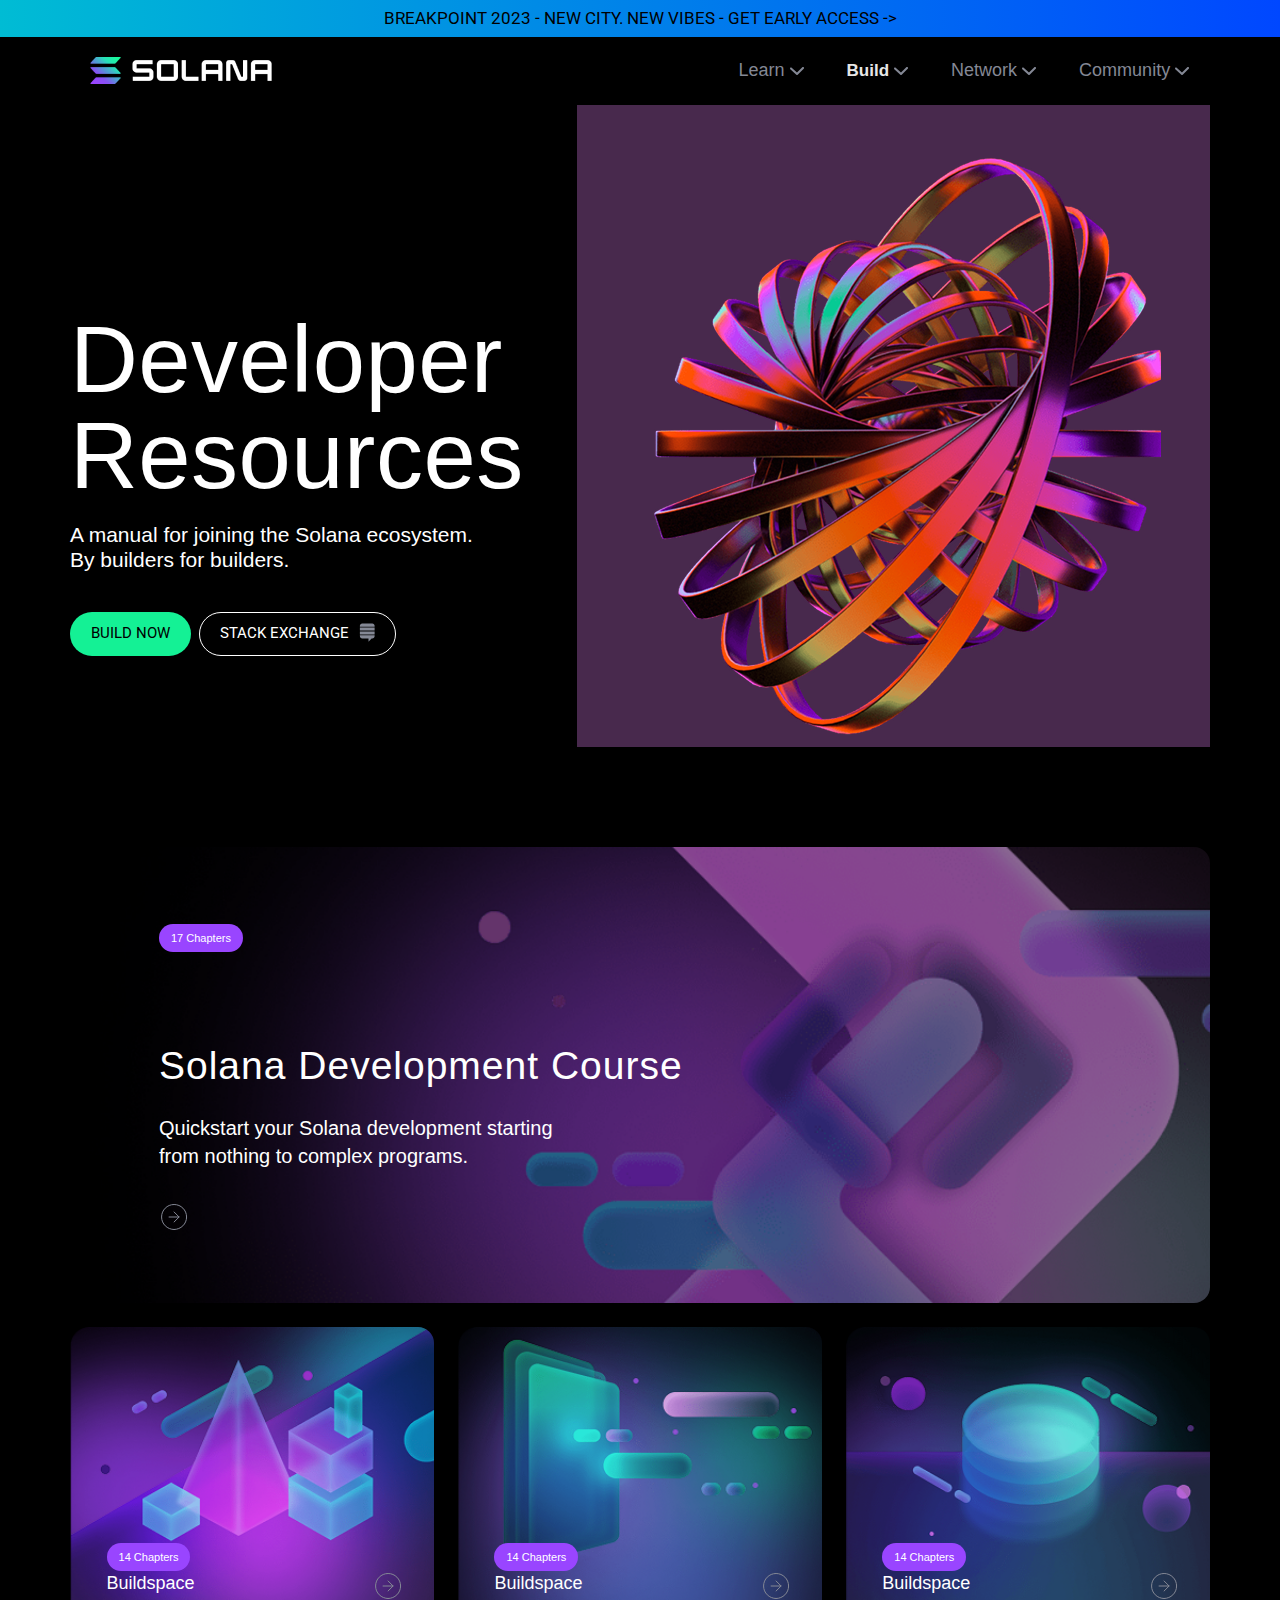
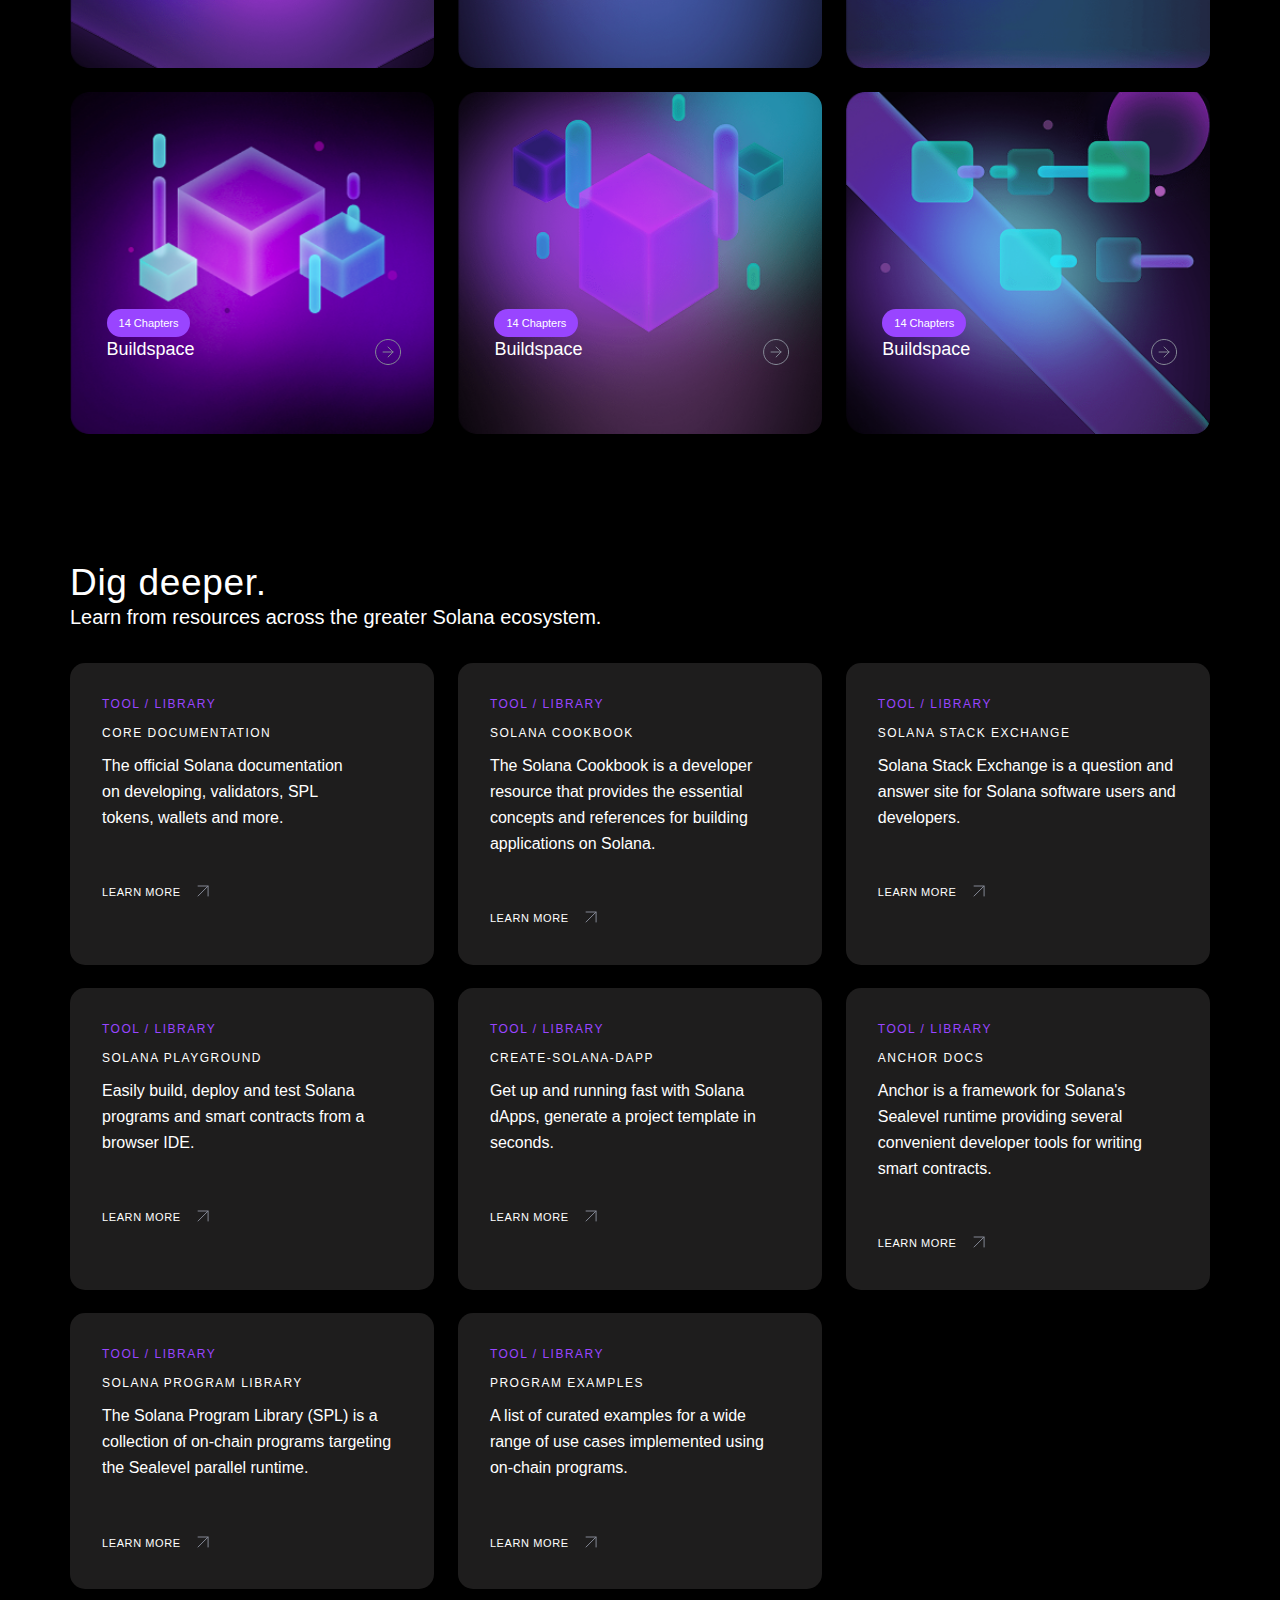
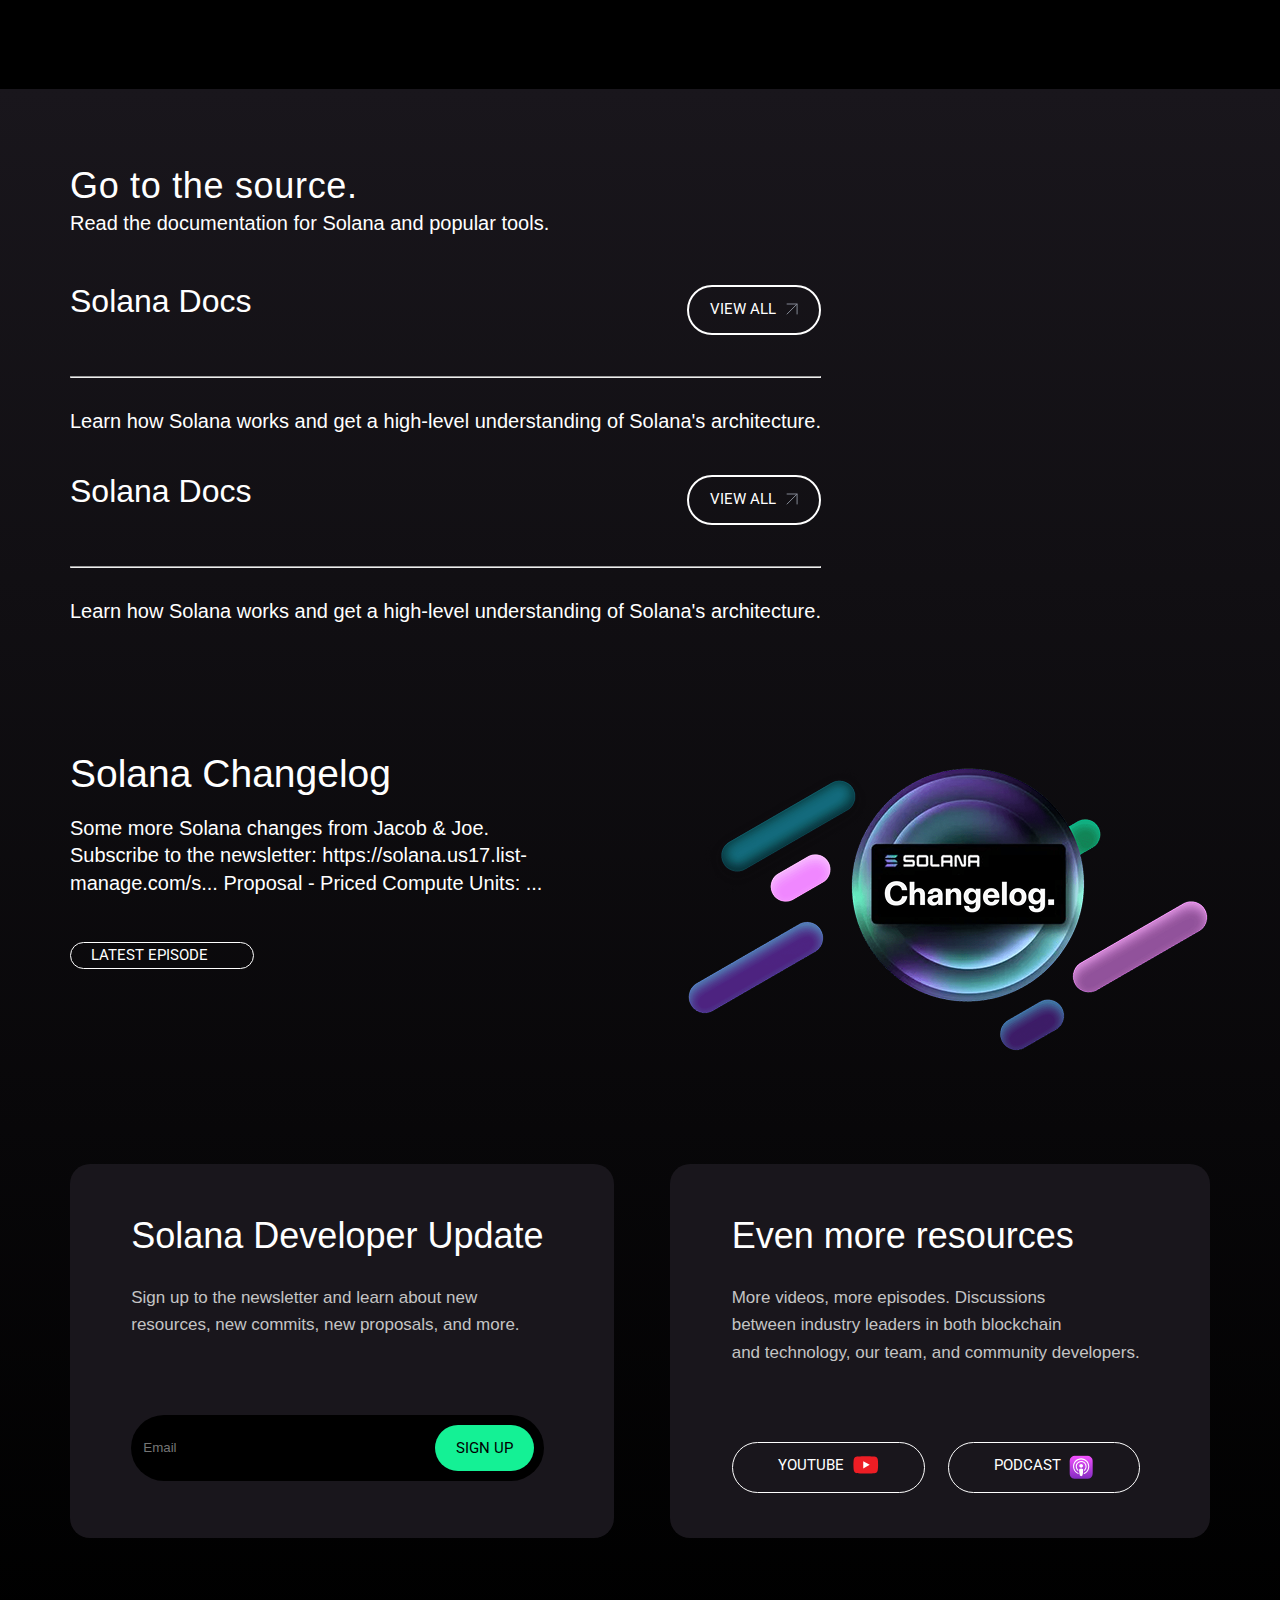
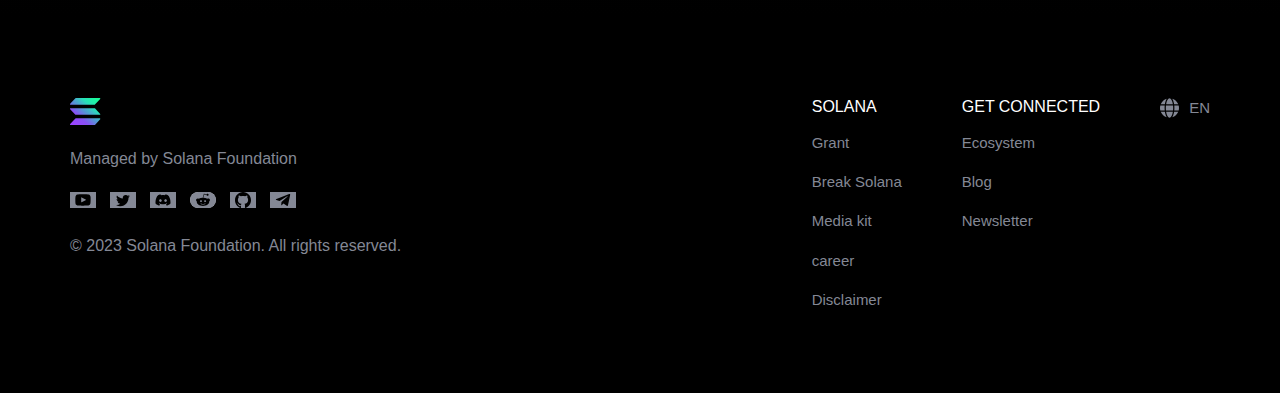
==== commit 0303190d: "home page responsiveness fixed" ====
--- a/solana.html
+++ b/solana.html
@@ -70,7 +70,7 @@
             </div>
             </div>
             <div class="header-image">
-                <img src="/assest/spinal-ring.png" alt=" spinal-image" width="100%" height="100%">
+                <img src="assest/spinal-ring.png" alt=" spinal-image" style="max-width: 100%; height: auto;">
             </div>
         </section>
 
@@ -330,7 +330,7 @@
                     <button class="solana-changelog-btn">Latest episode</button>
                 </div>
                 <div>
-                    <img src="/assest/changelog-img.png" alt="changelog-image">
+                    <img src="/assest/changelog-img.png" alt="changelog-image" style="max-width: 100%; height: auto;">
                 </div>
 
             </div>
--- a/styles.css
+++ b/styles.css
@@ -39,7 +39,6 @@
 }
 
 li a:hover, li a:focus {
-    border-bottom: 1px solid #E9DEFF ;
     color: inherit;
     cursor: pointer;
 }
@@ -139,6 +138,9 @@
 text-decoration-skip-ink: none;
 padding-left: 32px;
 }
+li a:hover{
+    color: pink!important;
+}
 .header-text-content{
 text-align: center;
 }
@@ -433,6 +435,7 @@
 }
 .growth-nav-button{
     display: flex;
+    flex-wrap: wrap;
     gap: 16px;
 }
 .growth-container button{
@@ -453,7 +456,7 @@
     display: flex;
     margin-top: 32px;
 }
-.nft-text{
+.nft-text-content{
     background-color: #151515;
     border-radius: 0px 15px 15px 0px;
     padding: 94.65px 63px 86.78px 45px;
@@ -462,7 +465,7 @@
 .nft-text-image,.nft-text p{
     margin-bottom: 14px;
 }
-.nft-text p{
+.nft-text{
     font-family: 'Helvetica';
 font-size: 21px;
 font-weight: 400;
@@ -471,8 +474,10 @@
 text-decoration-skip-ink: none;
 text-align: start;
 padding-right: 98px;
-}
-.nft-text a{
+color: rgba(255, 255, 255, 1);
+
+}
+.nft-link{
     color: rgba(169, 98, 255, 1);
     padding: 0px;
     font-family: 'Helvetica';
@@ -697,29 +702,111 @@
         .mobile-hambuger-logo{
             display: block;
         }
+        .nav-container {
+    gap: 40px;
+    align-items: center;
+}
 
       .nav-container ul{
         display: none;
       }  
+      .header-text-content h1 {
+    font-size: 50px;
+    line-height: 55.6px;
+}
+.start-button {
+    margin:0px 15px 20px 0px;
+}
  .number-container {
         flex-wrap: wrap;
         align-items: center;
         gap: 30px;
         justify-content: center;
     }
+    h2 {
+    padding: 77.41px 20px 0px 20px;
+}
+    .gradient-number {
+    font-size:60px;
+    line-height: 82px;
+}
       .logos-container,.adoption-container {
     flex-wrap: wrap;
 }
+.adoption-container {
+    justify-content: center;
+}
+
 .growth-header {
     gap: 30px;
     flex-wrap: wrap;
+    flex-direction: column;
+    align-items: center;
 }
 .nft-container {
     flex-wrap: wrap;
+    justify-content: center;
+    
+}
+.nft-text-content {
+    border-radius: 15px 15px 15px 0px;
+    padding: 94.65px 39px 86.78px 32px;
+}
+.nft-text {
+    padding-right: 0px;
 }
 .backg-image {
     width: 100%;
     }
     
-
+.adoption-heading {
+    padding-left: 65px;
+    padding-bottom: 100px;
+}
+.adoption-text {
+    grid-template-columns: 1fr;
+}
+.second-cards-content {
+     margin-top: 0px; 
+}
+.growth-container {
+    margin-top: 1347px;
+    padding: 0px 30px;
+}
+.image-scrolling-gallary h5 {
+    text-align: center;
+    padding-left: 0px;
+}
+.text-button-content p {
+   margin-top: 275px;
+}
+footer,.footer-left-content {
+    flex-wrap: wrap;
+    padding: 0px 30px;
+}
+    }
+    @media (min-width: 340px) {
+.growth-container {
+    margin-top: 1000px;
+}
+    }
+    @media (min-width: 360px) {
+.growth-container {
+    margin-top: 900px;
+}
+    }
+    @media (min-width: 650px) {
+.growth-container {
+    margin-top: 700px;
+}
+    }
+    @media (min-width: 900px) {
+.growth-container {
+    margin-top: 500px;
+}
+    }
+    @media (min-width: 1200px) {
+.growth-container {
+    margin-top: 0px;
+}
     }--- a/solanacss.css
+++ b/solanacss.css
@@ -124,7 +124,7 @@
     grid-column: span 3;
 }
 .img1{
-    background: url("/assest/G-1.png");
+    background: url("assest/G-1.png");
     opacity: 60;
     padding: 76.59px 492.18px 67.41px 89px;
     background-size: cover;
@@ -161,7 +161,7 @@
 }
 
 .img2{
-    background: url("/assest/G-2.png");  
+    background: url("assest/G-2.png");  
     background-size: cover;
     background-repeat: no-repeat;  
     opacity: 60;
@@ -183,7 +183,7 @@
 ;
 }
 .img3{
-    background: url("/assest/G-3.png");  
+    background: url("assest/G-3.png");  
     background-size: cover;
     background-repeat: no-repeat; 
     opacity: 60;
@@ -191,7 +191,7 @@
     padding: 216.59px 30px 40.41px 36.56px;
 }
 .img4{
-    background: url("/assest/G-4.png");  
+    background: url("assest/G-4.png");  
     background-size: cover;
     background-repeat: no-repeat; 
     opacity: 60;
@@ -199,7 +199,7 @@
     padding: 216.59px 30px 40.41px 36.56px;
 }
 .img5{
-    background: url("/assest/G-5.png");  
+    background: url("assest/G-5.png");  
     background-size: cover;
     background-repeat: no-repeat; 
     opacity: 60;
@@ -207,7 +207,7 @@
     padding: 216.59px 30px 40.41px 36.56px;
 }
 .img6{
-    background: url("/assest/G-6.png");  
+    background: url("assest/G-6.png");  
     background-size: cover;
     background-repeat: no-repeat; 
     opacity: 60;
@@ -215,7 +215,7 @@
     padding: 216.59px 30px 40.41px 36.56px;
 }
 .img7{
-    background: url("/assest/G-7.png");  
+    background: url("assest/G-7.png");  
     background-size: cover;
     background-repeat: no-repeat; 
     opacity: 60;
@@ -330,6 +330,7 @@
 .doc-contents{
     display: flex;
     flex-direction: row;
+    flex-wrap: wrap;
     justify-content: space-between;
     gap: 39.45px;
 }
@@ -381,6 +382,7 @@
    margin-bottom: 104px;
     display: flex;
     justify-content: space-between;
+    flex-wrap: wrap;
     
 }
 .solana-changelog-header-text{
@@ -419,6 +421,7 @@
     max-width: 1140px;
     margin: auto;
     display: flex;
+    flex-wrap: wrap;
     justify-content: space-between;
     padding-bottom: 80px;
 }
